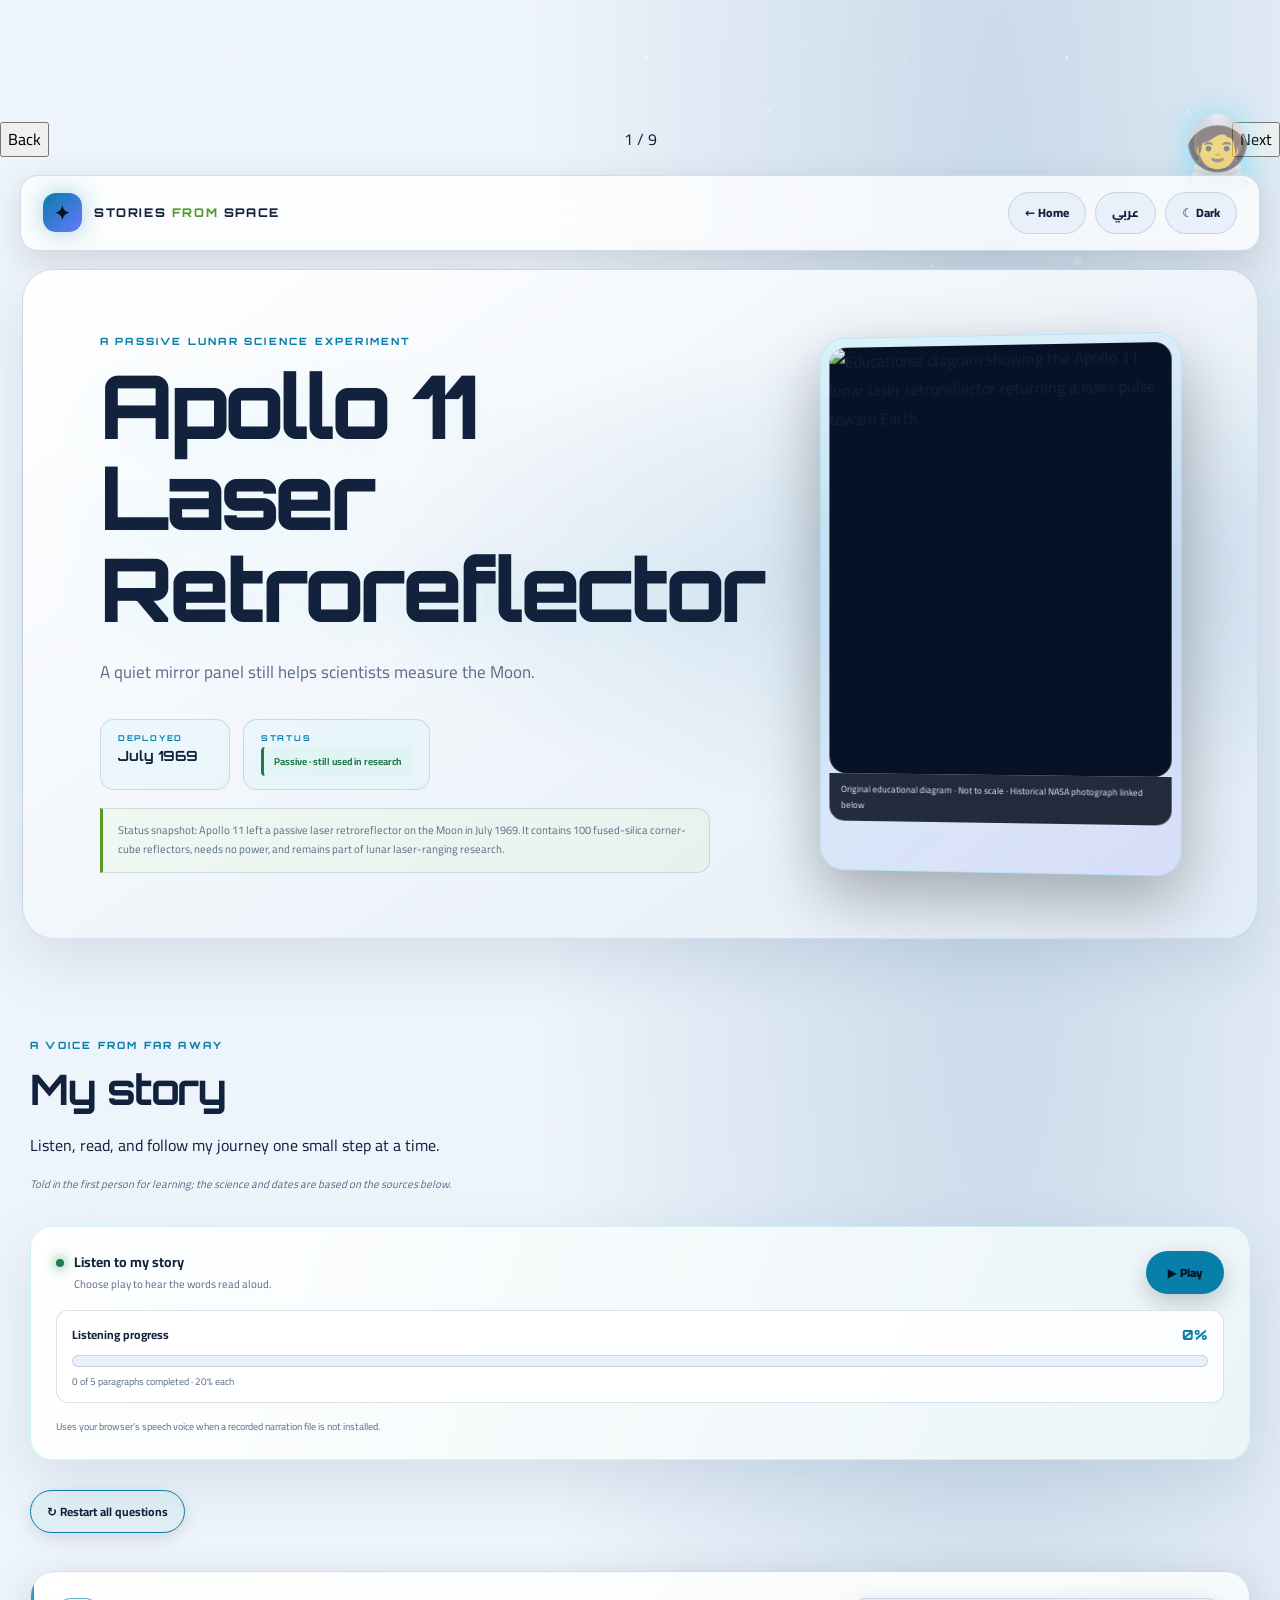
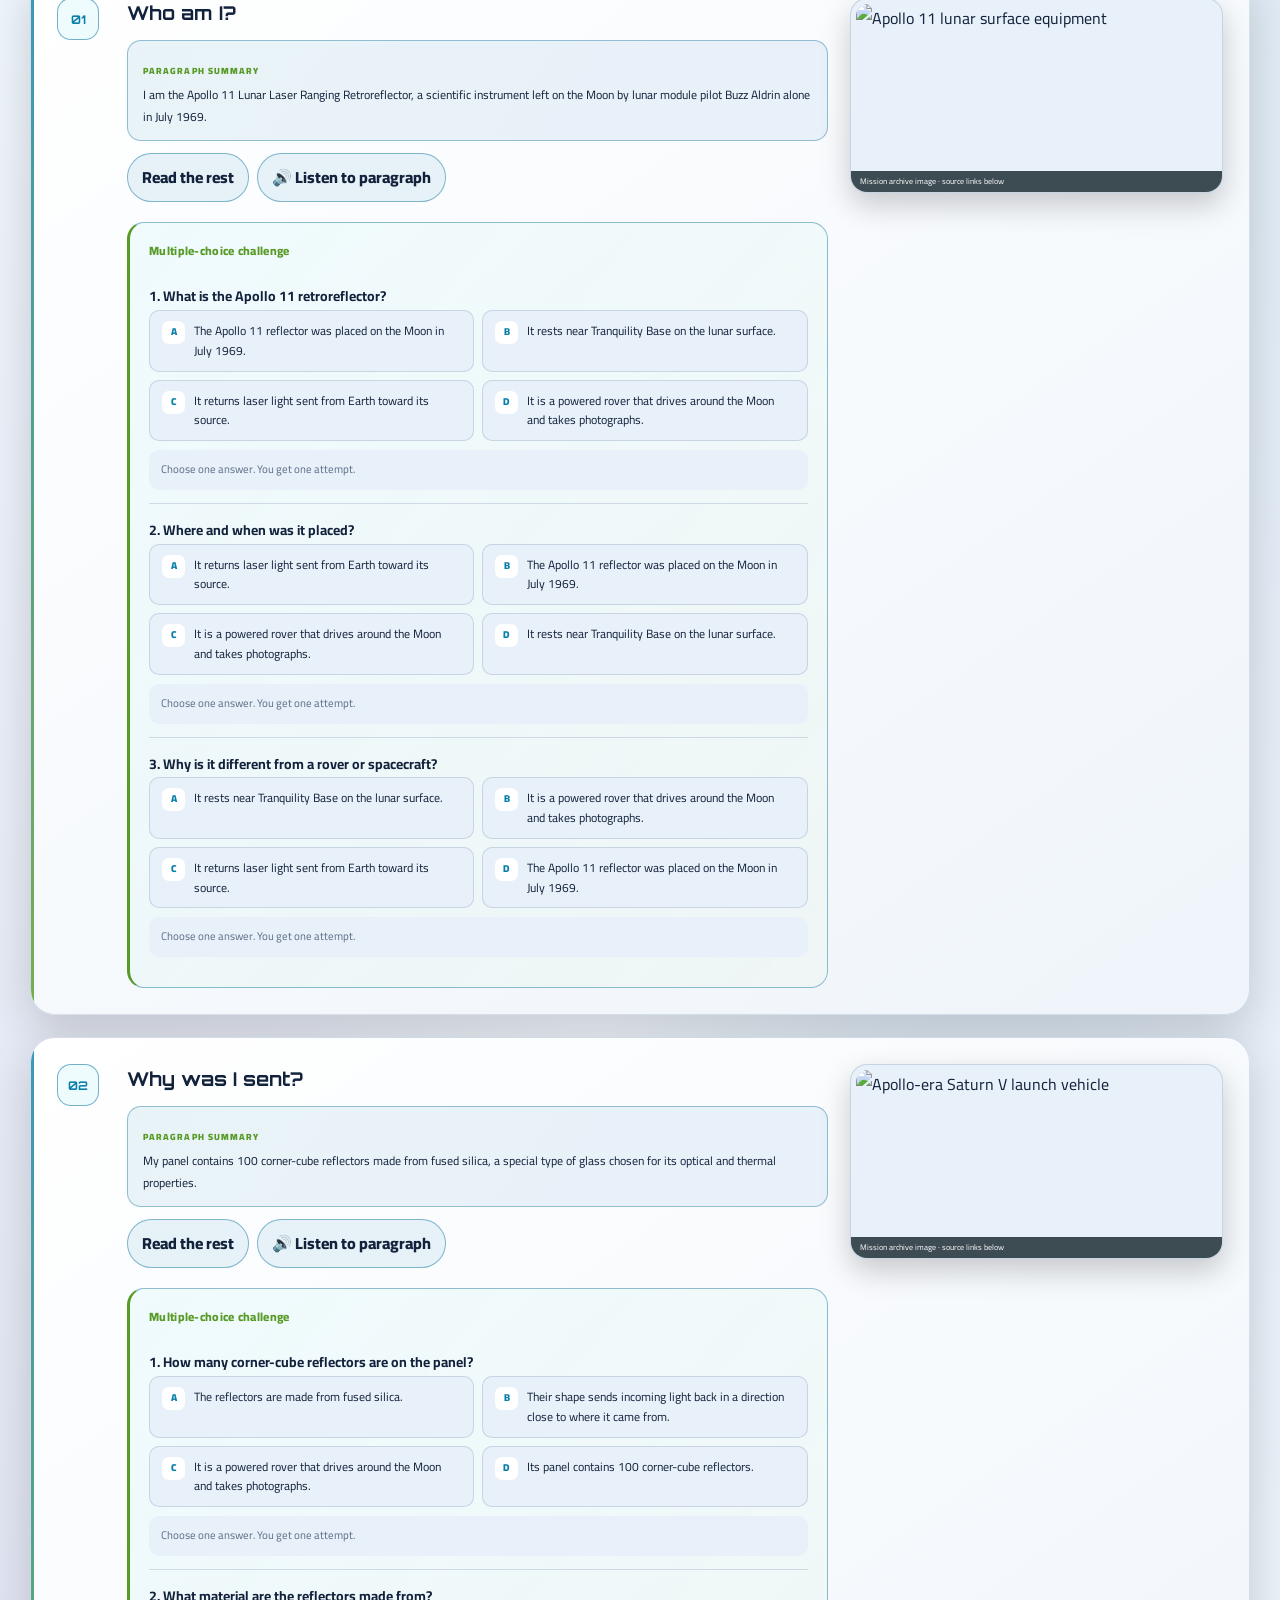
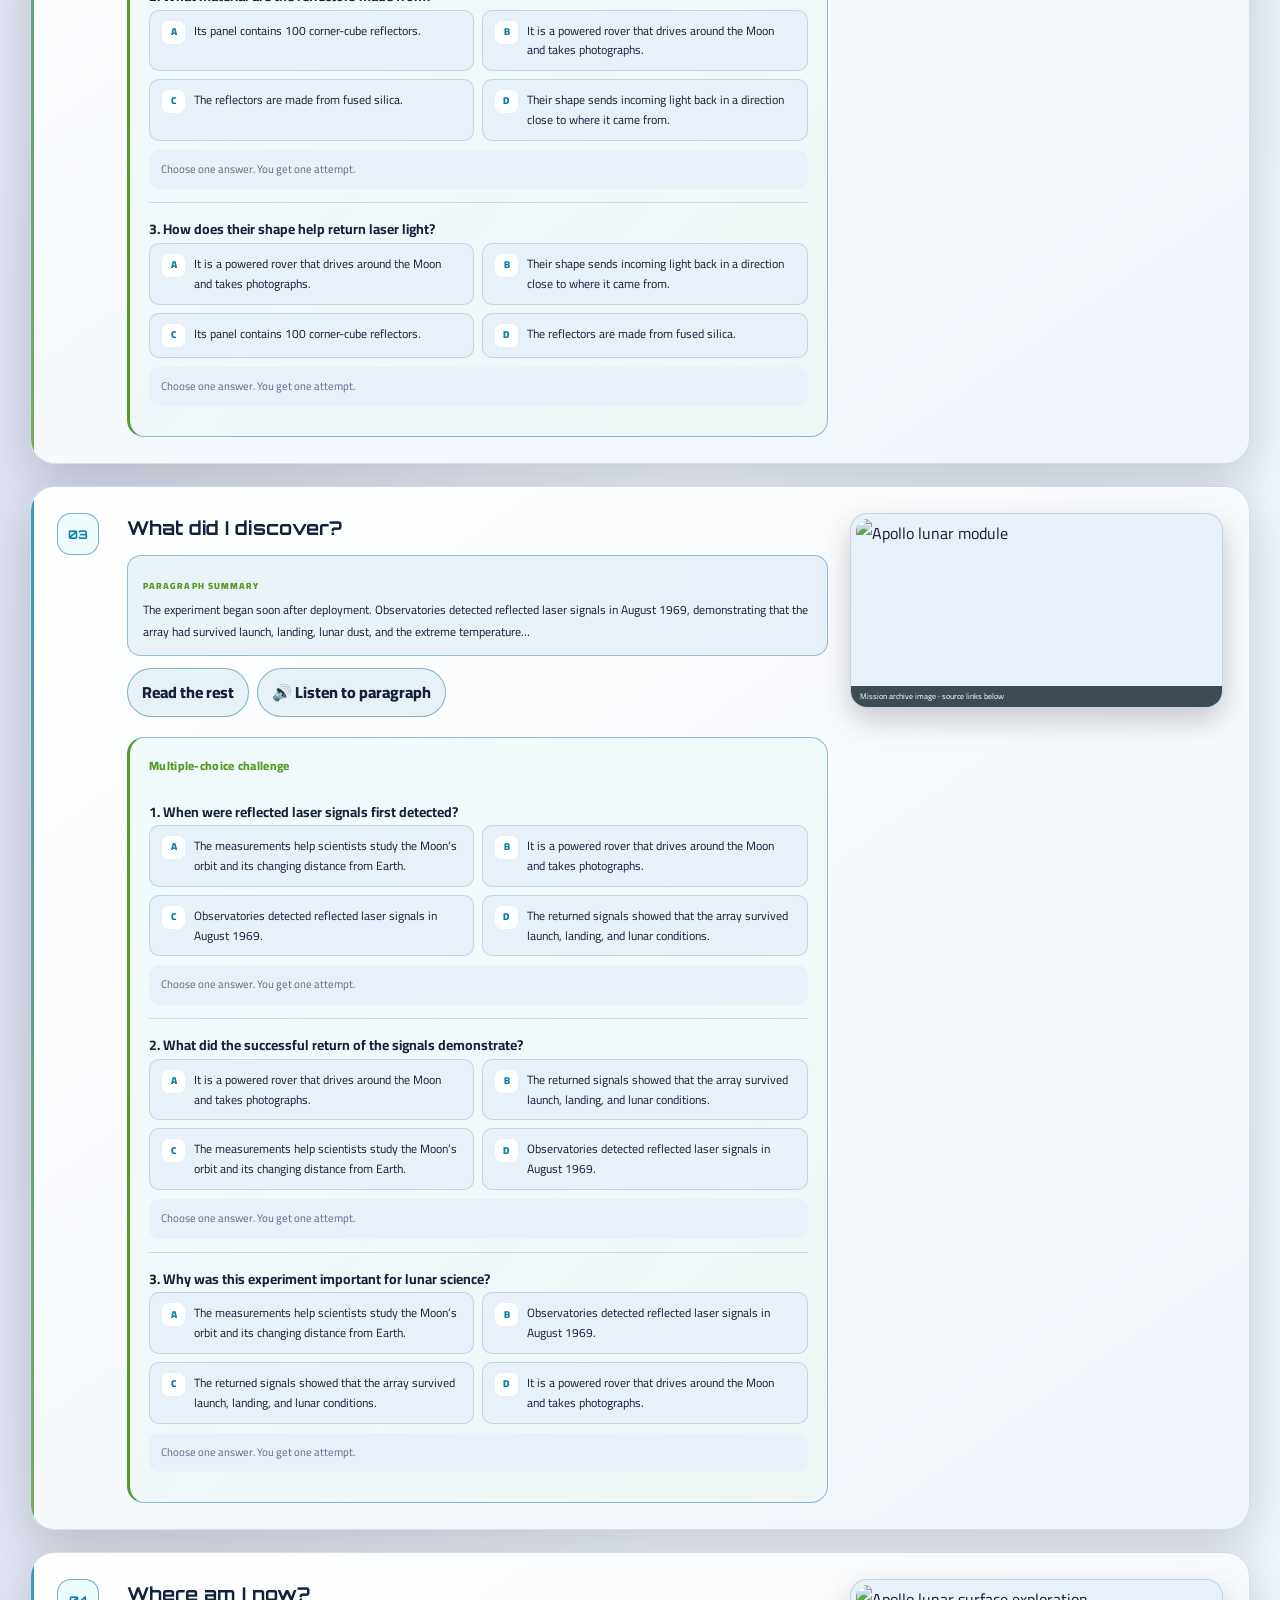
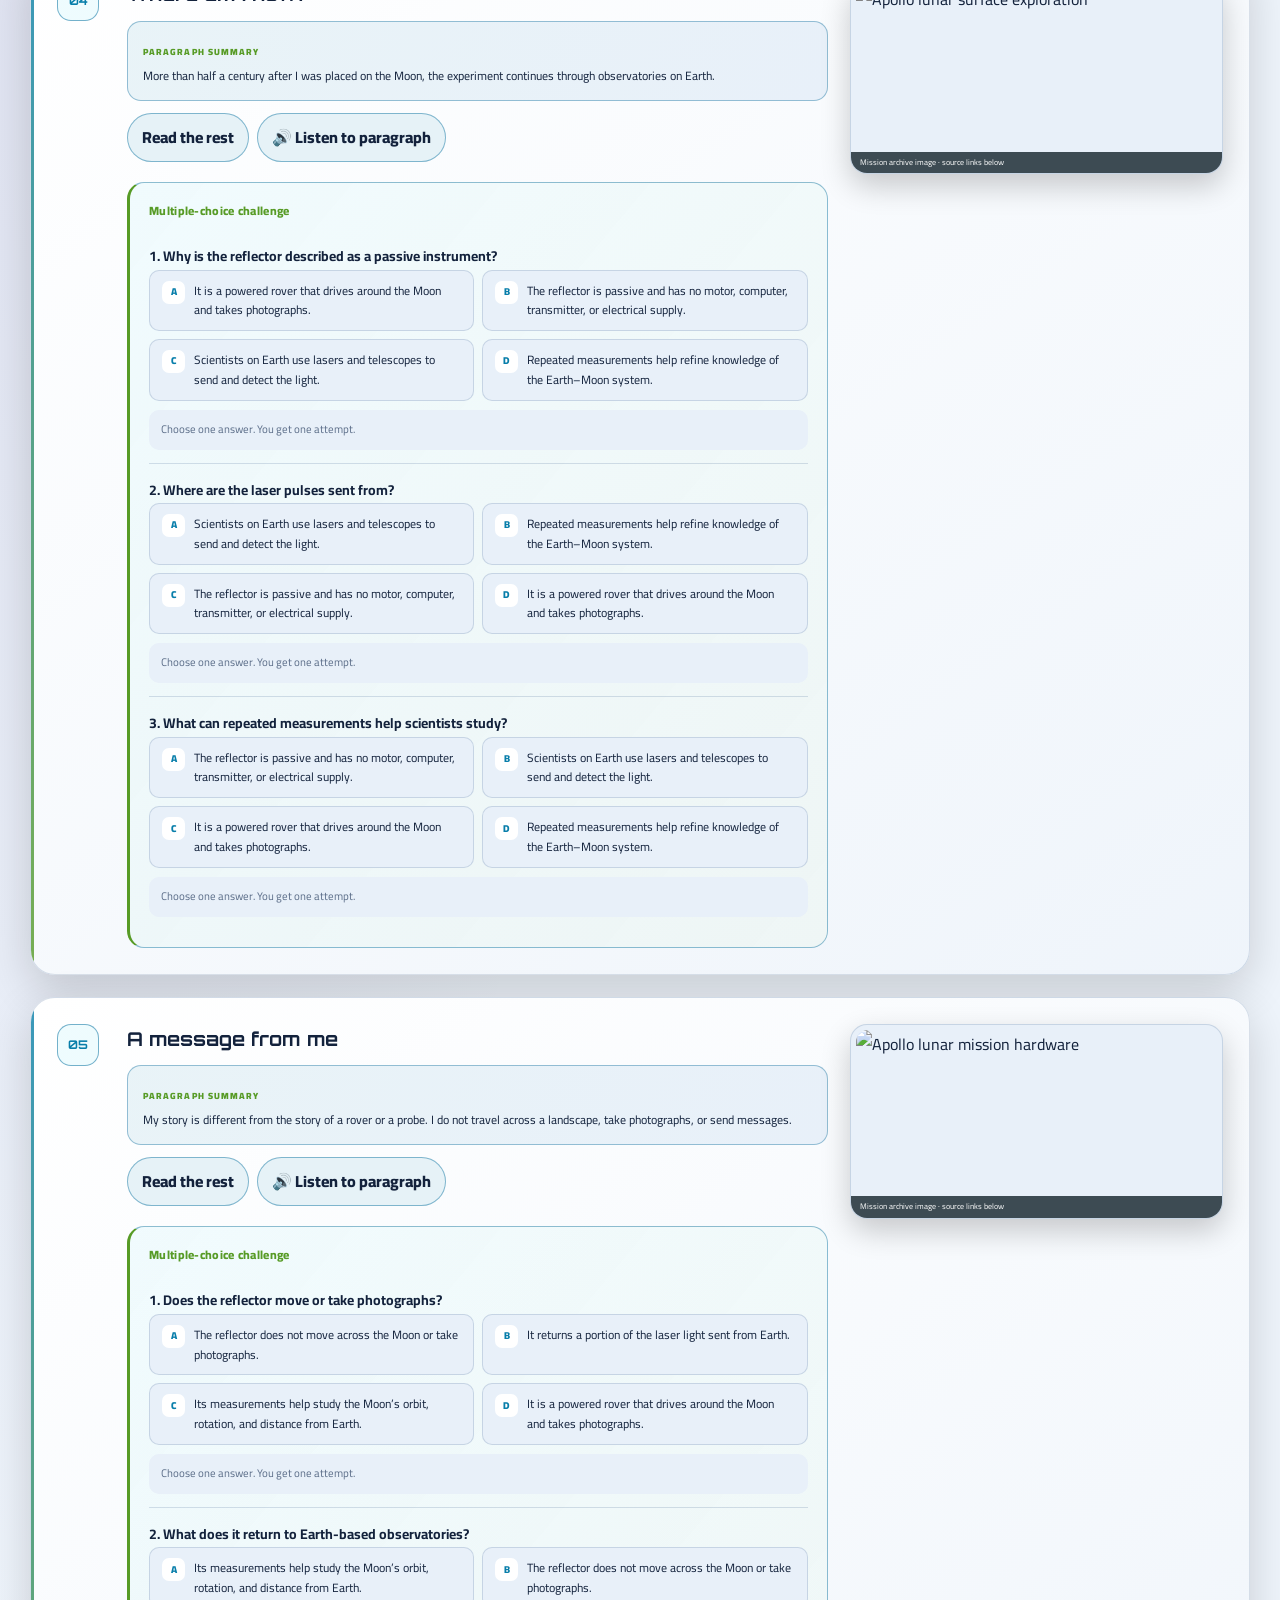
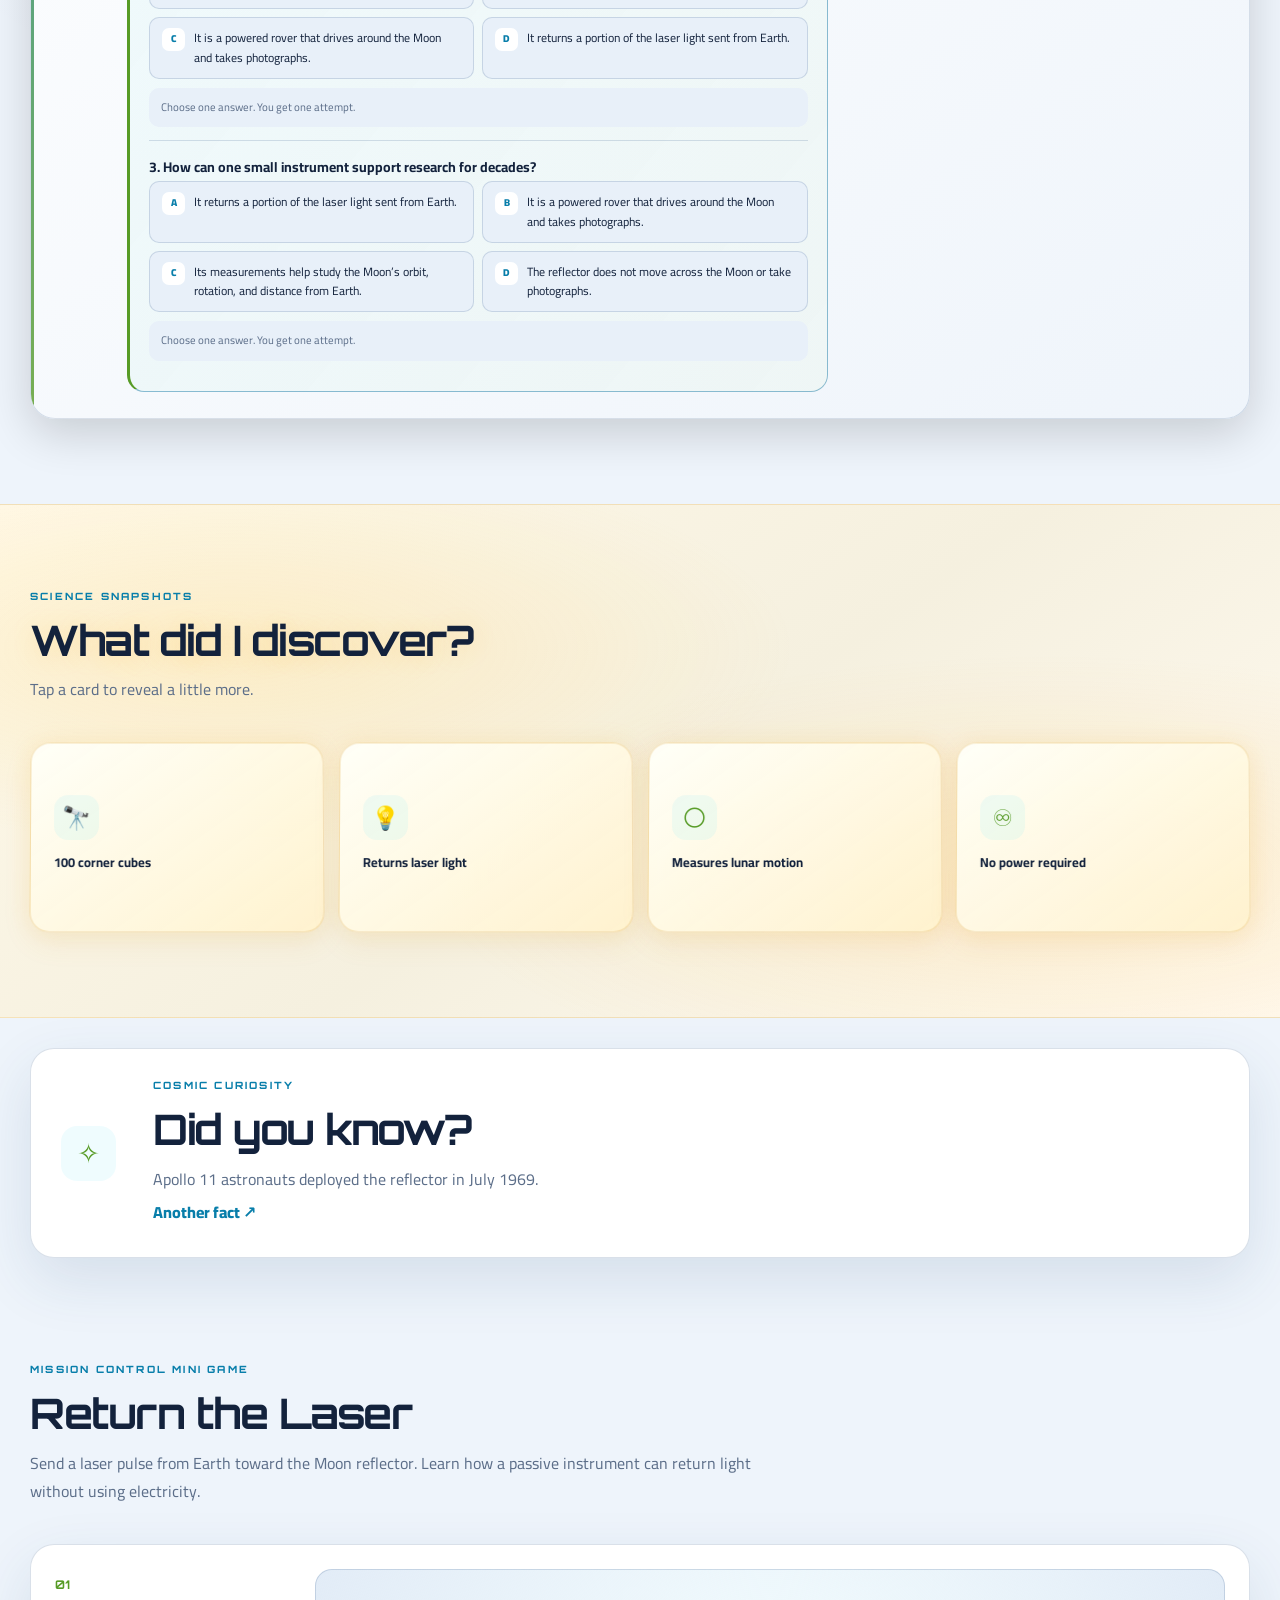
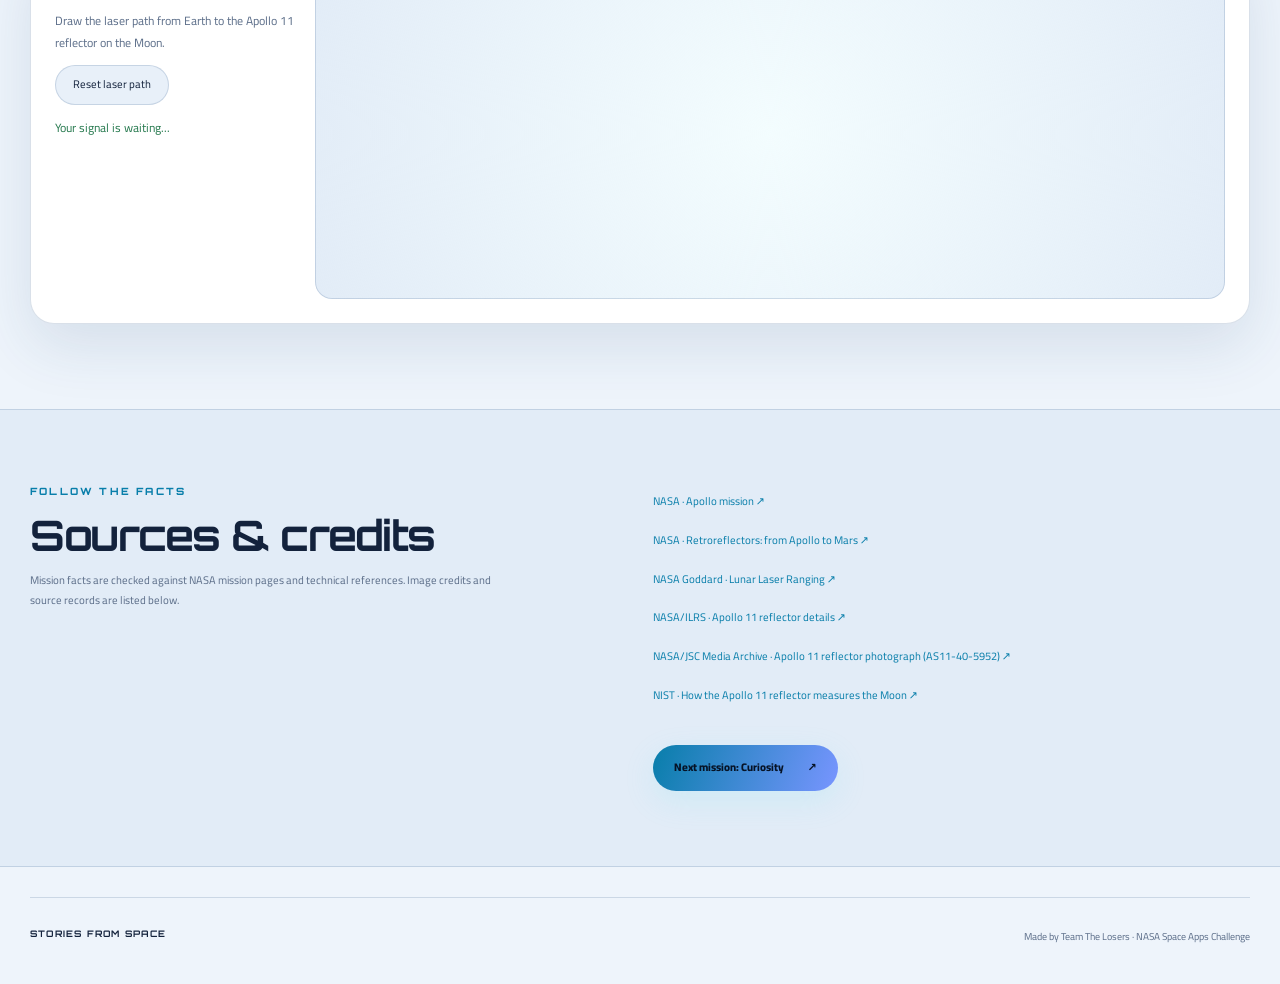
==== apollo.html @ 16f0ee66 "Add files via upload" ====
<!DOCTYPE html>

<html dir="ltr" lang="en">
<head>
<style>.story-chapters .chapter{opacity:1!important;visibility:visible!important;transform:none!important}.story-chapters .chapter-text p{display:block!important;min-height:1em;color:var(--text,#dce7ff)!important;line-height:1.9}</style><meta charset="utf-8"/><meta content="width=device-width,initial-scale=1" name="viewport"/><meta content="Meet the Apollo 11 lunar laser retroreflector and the continuing science of lunar laser ranging." name="description"/><meta content="#080d20" name="theme-color"/><title>Apollo 11 Laser Retroreflector | Stories From Space</title>
<link href="https://fonts.googleapis.com" rel="preconnect"/><link crossorigin="" href="https://fonts.gstatic.com" rel="preconnect"/><link href="https://fonts.googleapis.com/css2?family=Cairo:wght@400;600;700;800&amp;family=Orbitron:wght@500;600;700;800&amp;display=swap" rel="stylesheet"/><link href="style.css" rel="stylesheet"/><script defer="" src="app.js"></script><script defer="" src="story-fix.js"></script></head>
<body data-page="apollo"><div class="planetary-scene" aria-hidden="true">
  <div class="planet-orbit orbit-one"><span class="orbit-moon"></span></div>
  <div class="planet planet-earth"></div>
  <div class="planet planet-mars"></div>
  <div class="planet planet-saturn"><span class="saturn-ring"></span></div>
  <div class="planet planet-moon"></div>
  <div id="space-runner" aria-hidden="true">🧑‍🚀</div>
<script src="runner.js"></script>


    </div>

    <p id="guide-message"></p>

    <div class="guide-actions">
      <button id="guide-back">Back</button>
      <span id="guide-counter">1 / 9</span>
      <button id="guide-next">Next</button>
    </div>

  </section>

</div>

<script src="guide.js"></script>

</div><div aria-hidden="true" class="stars"></div><div aria-hidden="true" class="shooting-star"></div><div aria-hidden="true" class="shooting-star shooting-star-two"></div>
<header class="site-header"><a class="brand" href="index.html"><span class="brand-mark">✦</span><span>STORIES <i>FROM</i> SPACE</span></a><nav aria-label="Display settings" class="header-actions"><a class="back-link" data-i18n="backHome" href="index.html">← Home</a><button aria-label="Switch language" class="icon-button" id="languageToggle" type="button">عربي</button><button aria-label="Switch color theme" class="icon-button" id="themeToggle" type="button">☼ <span class="theme-label">Light</span></button></nav></header>
<main>
<section class="story-hero section-wrap"><div class="story-hero-copy"><p class="eyebrow" data-i18n="voyagerEyebrow">THE INTERSTELLAR MESSENGER</p><h1 data-i18n="apolloTitle">Apollo 11 Laser Retroreflector</h1><p class="hero-lead" data-i18n="voyagerTagline">One little spacecraft. A journey beyond the Sun’s bubble.</p><div class="hero-meta"><span><small data-i18n="launched">LAUNCHED</small><b>July 1969</b></span><span><small data-i18n="status">STATUS</small><b class="status-pill" data-i18n="extendedMission">Extended mission</b></span></div><p class="mission-status-note" data-i18n="missionStatusNote"></p></div>
<figure class="voyager-art mission-photo"><img alt="Educational diagram showing the Apollo 11 lunar laser retroreflector returning a laser pulse toward Earth" data-i18n-alt="voyagerArtAlt" loading="eager" src="assets/images/apollo-reflector-diagram.svg"/><figcaption class="art-credit">Original educational diagram · Not to scale · Historical NASA photograph linked below</figcaption></figure>
</section>
<section class="section-wrap story-section"><div class="section-heading"><p class="eyebrow" data-i18n="storyEyebrow">A VOICE FROM FAR AWAY</p><h2 data-i18n="myStory">My story</h2><p data-i18n="storyIntro">Listen, read, and follow my journey one small step at a time.</p><p class="story-disclaimer" data-i18n="storyDisclaimer">Told in the first person for learning; facts are based on the sources below.</p></div>
<div class="narration-panel"><div class="narration-top"><div><span class="live-dot"></span><b data-i18n="narrationTitle">Listen to my story</b><small data-i18n="narrationHint">Choose play to hear the words read aloud.</small></div><button aria-label="Play narration" class="play-button" id="narrationToggle" type="button">▶ <span data-i18n="play">Play</span></button></div><div class="listening-progress" id="chapterListeningProgress"><div class="listening-progress-head"><b id="listeningProgressTitle">Listening progress</b><strong id="listeningProgressPercent">0%</strong></div><div class="listening-progress-track" role="progressbar" aria-label="Listening progress" aria-valuemin="0" aria-valuemax="100" aria-valuenow="0"><span id="listeningProgressFill"></span></div><small id="listeningProgressCount">0 of 5 paragraphs completed · 20% each</small></div><p class="audio-note" data-i18n="audioNote" id="audioNote">Uses your browser’s speech voice when a recorded narration file is not installed.</p></div>
<div class="story-chapters" id="storyChapters">
<article class="chapter reveal"><span class="chapter-number">01</span><div class="chapter-text"><h3 data-i18n="chapter1Title">Who am I?</h3><p class="karaoke" data-i18n="chapter1" data-story="0">I am the Apollo 11 Lunar Laser Ranging Retroreflector, a scientific instrument left on the Moon by lunar module pilot Buzz Aldrin alone in July 1969. I am not the lunar module, and I am not a spacecraft that can move. I am a panel of optical corner-cube reflectors mounted on a support that rests on the lunar surface near Tranquility Base. My job is simple to describe but powerful in science: send a short laser pulse from Earth toward the Moon, let my reflectors return part of that light toward its source, and measure the round-trip travel time. A tiny instrument can therefore help scientists study the Earth-Moon system with precision.</p></div><figure class="chapter-photo"><img alt="Apollo 11 lunar surface equipment" loading="lazy" src="assets/images/A2.jpg"/><figcaption>Mission archive image · source links below</figcaption></figure></article>
<article class="chapter reveal"><span class="chapter-number">02</span><div class="chapter-text"><h3 data-i18n="chapter2Title">Why was I sent?</h3><p class="karaoke" data-i18n="chapter2" data-story="1">My panel contains 100 corner-cube reflectors made from fused silica, a special type of glass chosen for its optical and thermal properties. Each cube is shaped so that incoming light is reflected back in a direction close to where it came from, even when the panel is not perfectly aimed. I do not create light, amplify a signal, or need batteries. Observatories on Earth use powerful lasers and telescopes to send pulses and detect the few photons that return. Scientists record the time between sending and receiving a pulse. Because light travels at a known speed, that time can be converted into a distance. Repeating the measurement reveals small changes in the Moon's position and motion.</p></div><figure class="chapter-photo"><img alt="Apollo-era Saturn V launch vehicle" loading="lazy" src="assets/images/A3.jpg"/><figcaption>Mission archive image · source links below</figcaption></figure></article>
<article class="chapter reveal"><span class="chapter-number">03</span><div class="chapter-text"><h3 data-i18n="chapter3Title">What did I discover?</h3><p class="karaoke" data-i18n="chapter3" data-story="2">The experiment began soon after deployment. Observatories detected reflected laser signals in August 1969, demonstrating that the array had survived launch, landing, lunar dust, and the extreme temperature changes on the surface. The measurements became part of a long-running scientific record. Researchers use lunar laser ranging to refine the Moon's orbit and rotation, investigate the changing Earth-Moon distance, and test ideas in gravitational physics. The Moon is slowly moving away from Earth, and laser-ranging observations help scientists measure that motion. The experiment also gives researchers a way to compare mathematical models of the Earth-Moon system with real observations collected over many decades.</p></div><figure class="chapter-photo"><img alt="Apollo lunar module" loading="lazy" src="assets/images/A4.jpg"/><figcaption>Mission archive image · source links below</figcaption></figure></article>
<article class="chapter reveal"><span class="chapter-number">04</span><div class="chapter-text"><h3 data-i18n="chapter4Title">Where am I now?</h3><p class="karaoke" data-i18n="chapter4" data-story="3">More than half a century after I was placed on the Moon, the experiment continues through observatories on Earth. I am passive: there is no motor, computer, radio transmitter, or electrical supply inside me. The active equipment is on Earth, where scientists aim lasers, collect returning light, and carefully analyze the timing. Not every pulse returns, because the beam spreads over the enormous distance and only a tiny amount of light comes back. Even so, repeated measurements from several lunar reflectors create a valuable data set. NASA describes lunar laser ranging as a continuing source of fundamental scientific information. The measurements also help test whether physical theories match the real motion of the Earth-Moon system. My continued usefulness shows that an instrument does not need to move or make noise to remain scientifically important.</p></div><figure class="chapter-photo"><img alt="Apollo lunar surface exploration" loading="lazy" src="assets/images/A5.jpg"/><figcaption>Mission archive image · source links below</figcaption></figure></article>
<article class="chapter reveal"><span class="chapter-number">05</span><div class="chapter-text"><h3 data-i18n="chapter5Title">A message from me</h3><p class="karaoke" data-i18n="chapter5" data-story="4">My story is different from the story of a rover or a probe. I do not travel across a landscape, take photographs, or send messages. Instead, I quietly return light to the place that sent it. The result is a measurement that helps people understand the motion of a world in space. The astronauts who left me could not have known every question future scientists would ask, but they placed an instrument that could serve research for generations. I remind students that exploration is not only about reaching a destination. It is also about leaving behind a clever experiment, collecting careful evidence, and using that evidence to ask better questions about the universe. By comparing readings over time, scientists can study the Moon's orbit, its rotation, and the changing relationship between Earth and its natural satellite.</p></div><figure class="chapter-photo"><img alt="Apollo lunar mission hardware" loading="lazy" src="assets/images/A6.jpg"/><figcaption>Mission archive image · source links below</figcaption></figure></article>
</div>
</section>
<section class="discover-section"><div class="section-wrap"><div class="section-heading"><p class="eyebrow" data-i18n="discoverEyebrow">SCIENCE SNAPSHOTS</p><h2 data-i18n="discoverTitle">What did I discover?</h2><p data-i18n="discoverLead">Tap a card to reveal a little more.</p></div><div class="discovery-grid" id="discoveryGrid"></div></div></section>
<section class="fact-section"><div class="section-wrap fact-box"><div class="fact-icon">✧</div><div><p class="eyebrow" data-i18n="factEyebrow">COSMIC CURIOSITY</p><h2 data-i18n="factTitle">Did you know?</h2><p data-i18n="fact1" id="factText">Voyager 1 carries a Golden Record with sounds, music, and greetings from Earth.</p><button class="text-button" id="anotherFact" type="button"><span data-i18n="anotherFact">Another fact</span> ↗</button></div></div></section>
<section class="section-wrap game-section"><div class="section-heading"><p class="eyebrow" data-i18n="gameEyebrow">MISSION CONTROL MINI GAME</p><h2 data-i18n="gameTitle">Connect the Signal</h2><p data-i18n="gameLead">Help Voyager’s message find its way home. Remember: radio signals need time to travel!</p></div><div class="game-card"><div class="game-instructions"><span class="game-step">01</span><p data-i18n="gameInstruction">Connect the Voyager signal to Earth by drawing a path across the stars.</p><button class="secondary-button" data-i18n="resetGame" id="resetGame" type="button">Reset signal</button><p aria-live="polite" class="game-feedback" data-i18n="gameReady" id="gameFeedback">Your signal is waiting...</p></div><canvas aria-label="Draw the mission route" data-i18n-aria="gameInstruction" height="260" id="signalGame" width="720"></canvas></div></section>
<section class="sources-section"><div class="section-wrap sources-inner"><div><p class="eyebrow" data-i18n="sourcesEyebrow">FOLLOW THE FACTS</p><h2 data-i18n="sourcesTitle">Sources &amp; credits</h2><p data-i18n="sourcesText">Mission facts and spacecraft history are based on official NASA resources. The spacecraft art on this page is an original CSS illustration.</p></div><ul class="source-links"><li><a href="https://www.nasa.gov/the-apollo-program/" rel="noopener" target="_blank">NASA · Apollo mission ↗</a></li><li><a href="https://www.nasa.gov/image-article/retroreflectors-from-apollo-mars/" rel="noopener" target="_blank">NASA · Retroreflectors: from Apollo to Mars ↗</a></li><li><a href="https://science.gsfc.nasa.gov/solarsystem/planetarysystems/projects/605/" rel="noopener" target="_blank">NASA Goddard · Lunar Laser Ranging ↗</a></li><li><a href="https://ilrs.gsfc.nasa.gov/missions/satellite_missions/current_missions/ap11_reflector.html" rel="noopener" target="_blank">NASA/ILRS · Apollo 11 reflector details ↗</a></li><li><a href="https://www.dvidshub.net/image/845702/apollo-11-mission-image-laser-ranging-retroreflector-lrrr" rel="noopener" target="_blank">NASA/JSC Media Archive · Apollo 11 reflector photograph (AS11-40-5952) ↗</a></li><li><a href="https://www.nist.gov/history/moon-and-back-25-seconds" rel="noopener" target="_blank">NIST · How the Apollo 11 reflector measures the Moon ↗</a></li></ul><a class="next-mission" href="voyager.html"><span data-i18n="nextMission">Back to Voyager 1</span><span>↗</span></a></div></section>
</main><footer class="site-footer"><span>STORIES FROM SPACE</span><span data-i18n="footerCredit">Made by Team The Losers · NASA Space Apps Challenge</span></footer>
</body></html>
---- style.css ----
/* STORIES FROM SPACE — FIELD JOURNAL REDESIGN
   A quiet editorial science-museum interface. Static by design. */
:root{
 color-scheme:light;--bg:#f2f0e9;--bg-soft:#e7e5dc;--surface:#fffefa;--surface-2:#e9edf0;
 --text:#172735;--muted:#66737b;--line:#d5d8d4;--accent:#176b83;--accent-2:#d45b3d;
 --gold:#b77b24;--green:#247653;--danger:#a83f3f;--shadow:0 12px 32px rgba(25,42,50,.08);
 --font-body:'Cairo',system-ui,sans-serif;--font-display:'Orbitron',sans-serif;--page-width:1160px;--radius:5px
}
[data-theme="dark"]{color-scheme:dark;--bg:#111b23;--bg-soft:#172630;--surface:#1d2d38;--surface-2:#243945;--text:#edf1ed;--muted:#aab8bc;--line:#354852;--accent:#83c6d5;--accent-2:#f08a6d;--gold:#e2b76b;--green:#8bc9a8;--danger:#ef9292;--shadow:0 12px 32px rgba(0,0,0,.2)}
*{box-sizing:border-box}html{scroll-behavior:auto}body{margin:0;min-height:100vh;background:var(--bg);color:var(--text);font-family:var(--font-body);line-height:1.75;overflow-x:hidden}a{color:inherit;text-decoration:none}button{font:inherit}button:focus-visible,a:focus-visible,canvas:focus-visible{outline:3px solid var(--accent-2);outline-offset:4px}
.site-header{height:82px;max-width:var(--page-width);margin:auto;padding:0 28px;display:flex;align-items:center;justify-content:space-between;border-bottom:1px solid var(--line);position:relative;z-index:5}.brand{display:flex;align-items:center;gap:12px;font:800 12px var(--font-display);letter-spacing:1.2px}.brand-mark{width:34px;height:34px;display:grid;place-items:center;background:var(--accent);color:#fff;font-size:19px}.brand i{font-style:normal;color:var(--accent-2)}.header-actions{display:flex;align-items:center;gap:9px}.icon-button,.back-link{border:1px solid var(--line);background:transparent;color:var(--text);border-radius:3px;padding:8px 13px;cursor:pointer;font-size:12px}.icon-button:hover,.back-link:hover{background:var(--surface-2)}.section-wrap{width:min(100% - 56px,var(--page-width));margin-inline:auto}.eyebrow{font:700 9px var(--font-display);letter-spacing:1.8px;color:var(--accent-2);margin:0 0 13px;text-transform:uppercase}.hero-title,.story-hero h1{font:800 clamp(48px,8vw,92px)/1.04 var(--font-display);letter-spacing:-4px;margin:0}.hero-title span,.story-hero h1 span{color:var(--accent-2)}.hero-lead{font-size:clamp(15px,2vw,19px);color:var(--muted);max-width:560px;margin:22px 0 28px}.primary-link,.next-mission{display:inline-flex;align-items:center;gap:24px;padding:12px 18px;background:var(--accent);color:#fff;border-radius:3px;font-weight:800;font-size:12px}.primary-link:hover,.next-mission:hover{background:var(--accent-2)}
/* Home: magazine cover + mission index */
.home-hero{min-height:550px;display:flex;flex-direction:column;justify-content:center;align-items:flex-start;position:relative;padding-block:85px 100px;border-bottom:1px solid var(--line);isolation:isolate}.home-hero:after{content:"FIELD NOTES / 001—004";position:absolute;inset-inline-end:0;bottom:38px;color:var(--muted);font:600 9px var(--font-display);letter-spacing:2px}.hero-orbit{position:absolute;inset-inline-end:5%;top:50%;width:min(38vw,390px);aspect-ratio:1;transform:translateY(-50%);z-index:-1;border-radius:50%;background:radial-gradient(circle at 42% 42%,#e6a36a 0 7%,#b65b43 7.5% 11%,transparent 11.5%),radial-gradient(circle at 50% 50%,transparent 0 28%,var(--line) 28.2% 28.5%,transparent 28.7% 43%,var(--line) 43.2% 43.5%,transparent 43.7%);opacity:.85}.orbit,.planet{display:none}.mission-section{padding-block:75px 95px}.section-heading{text-align:start;margin:0 0 32px;max-width:690px}.section-heading h2,.distance-copy h2,.fact-box h2,.sources-inner h2{font:700 clamp(26px,4vw,38px)/1.25 var(--font-display);margin:0 0 10px;letter-spacing:-1px}.section-heading>p:last-child{color:var(--muted);margin:0}.solar-map{height:auto;max-width:none;margin:0;position:relative;display:grid;grid-template-columns:repeat(4,minmax(0,1fr));gap:12px;isolation:auto;padding:0}.map-sun,.map-orbit{display:none}.mission-point{position:relative;inset:auto!important;display:flex;flex-direction:column;align-items:flex-start;gap:12px;padding:23px 18px;min-height:170px;background:var(--surface);border:1px solid var(--line);border-top:4px solid var(--accent);z-index:1}.point-core{display:grid;place-items:center;width:38px;height:38px;border-radius:50%;border:1px solid var(--line);background:var(--surface-2);color:var(--accent);font-size:18px}.point-label{font:700 12px var(--font-display)}.point-preview{position:static;display:block;width:auto;padding:0;border:0;border-radius:0;background:none;box-shadow:none;opacity:1;visibility:visible;transform:none;pointer-events:auto}.point-preview b{display:none}.point-preview small{font-size:11px;color:var(--muted)}.point-apollo{border-top-color:#c28b42}.point-curiosity{border-top-color:#c65b43}.point-voyager{border-top-color:#367f9b}.point-pioneer{border-top-color:#7b729e}.map-caption{position:static;grid-column:1/-1;color:var(--muted);font-size:10px;text-align:end;margin-top:4px}.mission-shortcuts{display:none}.closing-strip{padding:24px 28px;background:var(--text);color:var(--bg);text-align:center;font-size:14px}.closing-strip p{margin:0;display:inline}.closing-strip span{color:var(--gold);margin-inline-start:10px}.site-footer{width:min(100% - 56px,var(--page-width));margin:auto;display:flex;justify-content:space-between;gap:20px;padding:24px 0;color:var(--muted);font-size:10px}.site-footer span:first-child{font:700 9px var(--font-display);letter-spacing:1.2px;color:var(--text)}
/* Mission pages: archival exhibit */
.story-hero{min-height:430px;display:grid;grid-template-columns:.9fr 1.1fr;align-items:stretch;gap:36px;padding-block:54px 65px;border-bottom:1px solid var(--line)}.story-hero-copy{align-self:center}.story-hero h1{font-size:clamp(43px,6vw,74px)}.story-hero-copy .hero-lead{max-width:440px}.hero-meta{display:flex;gap:28px;flex-wrap:wrap;margin-top:28px}.hero-meta small,.hero-meta b{display:block}.hero-meta small{font:700 8px var(--font-display);letter-spacing:1.5px;color:var(--muted)}.hero-meta b{font:700 17px var(--font-display);margin-top:4px}.status-pill{display:inline-flex!important;align-items:center;padding:5px 10px;background:var(--surface-2);border-inline-start:3px solid var(--green);color:var(--green);font:700 10px var(--font-body)!important;border-radius:2px}.mission-photo{display:flex;flex-direction:column;justify-content:stretch;overflow:hidden;min-height:300px;margin:0;background:var(--surface-2);border:1px solid var(--line);border-radius:2px}.mission-photo img{display:block;width:100%;height:100%;min-height:300px;max-height:470px;object-fit:cover}.mission-photo .art-credit{position:static;padding:8px 12px;background:var(--surface);color:var(--muted);font-size:9px}
.story-section{padding-block:70px 85px}.story-section .section-heading{margin-bottom:30px}.narration-panel{padding:19px 22px;border:1px solid var(--line);background:var(--surface);display:flex;flex-direction:column;gap:15px;margin-bottom:25px}.narration-top{display:flex;align-items:center;justify-content:space-between;gap:15px}.narration-top>div{display:grid;grid-template-columns:auto 1fr;column-gap:10px;align-items:center}.narration-top b{font-size:13px}.narration-top small{grid-column:2;color:var(--muted);font-size:10px}.live-dot{width:8px;height:8px;border-radius:50%;background:var(--accent-2)}.play-button{border:0;background:var(--accent);color:#fff;padding:9px 17px;border-radius:2px;font-size:12px;font-weight:700;cursor:pointer}.narration-progress{height:3px;background:var(--surface-2)}.narration-progress span{display:block;height:100%;width:0;background:var(--accent-2)}.audio-note{font-size:10px;color:var(--muted);margin:0}.story-chapters{display:grid;gap:0;border-top:1px solid var(--line)}.chapter{display:grid;grid-template-columns:48px minmax(0,1fr) minmax(240px,36%);gap:25px;align-items:center;padding:28px 0;border-bottom:1px solid var(--line);background:transparent}.chapter-number{align-self:start;font:700 13px var(--font-display);color:var(--accent-2);padding-top:4px}.chapter-text h3{font:700 18px var(--font-display);margin:0 0 9px}.chapter-text p{font-size:14px;color:var(--muted);margin:0;line-height:1.9}.chapter-photo{height:170px;margin:0;border:1px solid var(--line);overflow:hidden;background:var(--surface-2);position:relative;min-width:0;border-radius:2px}.chapter-photo img{display:block;width:100%;height:100%;object-fit:cover}.chapter-photo figcaption{position:absolute;inset-inline:0;bottom:0;padding:5px 9px;background:rgba(14,29,38,.78);color:#fff;font-size:9px;line-height:1.4}.reveal,.reveal.is-visible{opacity:1;transform:none}
.discover-section{padding-block:70px;background:var(--bg-soft);border-block:1px solid var(--line)}.discovery-grid{display:grid;grid-template-columns:repeat(4,1fr);gap:12px}.discovery-card{min-height:175px;padding:20px;border:1px solid var(--line);border-radius:2px;background:var(--surface);text-align:start;cursor:pointer;color:var(--text)}.discovery-card:hover,.discovery-card[aria-expanded="true"]{border-color:var(--accent-2)}.discovery-card .card-icon{font-size:26px;color:var(--accent-2)}.discovery-card b{display:block;margin:11px 0 5px;font-size:13px}.discovery-card p{margin:0;color:var(--muted);font-size:11px}.distance-section{padding-block:85px;display:grid;grid-template-columns:1fr 1fr;align-items:center;gap:45px}.distance-copy>p:not(.eyebrow){max-width:440px;color:var(--muted);font-size:13px}.distance-card{padding:25px;border:1px solid var(--line);background:var(--surface);box-shadow:var(--shadow)}.distance-visual{height:80px;position:relative;display:flex;align-items:center;justify-content:space-between;padding-inline:15px}.earth-dot,.voyager-dot{width:13px;height:13px;border-radius:50%;background:#62a9c4;z-index:1}.voyager-dot{display:grid;place-items:center;width:22px;height:22px;color:var(--accent-2);background:transparent}.signal-path{position:absolute;inset-inline:28px;height:1px;background:repeating-linear-gradient(90deg,var(--accent) 0 5px,transparent 5px 11px)}.distance-number{font:700 clamp(32px,5vw,48px) var(--font-display);color:var(--accent)}.distance-number small{font-size:14px}.distance-card>p{font-size:10px;color:var(--muted);margin:5px 0 18px}.distance-foot{display:flex;justify-content:space-between;border-top:1px solid var(--line);padding-top:14px;font-size:11px}.distance-foot b{font-family:var(--font-display);color:var(--accent-2)}.fact-section{padding-block:25px 75px}.fact-box{display:grid;grid-template-columns:70px 1fr;gap:22px;align-items:center;padding:28px;border:1px solid var(--line);background:var(--surface)}.fact-icon{width:55px;height:55px;display:grid;place-items:center;background:var(--surface-2);font-size:27px;color:var(--accent-2)}.fact-box h2{font-size:25px}.fact-box p:not(.eyebrow){color:var(--muted);margin:5px 0}.text-button{padding:0;border:0;background:none;color:var(--accent);font-weight:800;cursor:pointer}.game-section{padding-block:25px 85px}.game-card{display:grid;grid-template-columns:240px 1fr;gap:20px;padding:20px;border:1px solid var(--line);background:var(--surface)}.game-step{font:700 12px var(--font-display);color:var(--accent-2)}.game-instructions p{font-size:12px;color:var(--muted)}.secondary-button{border:1px solid var(--line);background:var(--surface-2);color:var(--text);border-radius:2px;padding:8px 14px;font-size:11px;cursor:pointer}.game-feedback{color:var(--green)!important;min-height:24px}#signalGame{width:100%;height:auto;min-height:160px;background:var(--surface-2);touch-action:none;cursor:crosshair}.sources-section{padding-block:60px;background:var(--bg-soft);border-top:1px solid var(--line)}.sources-inner{display:grid;grid-template-columns:1fr 1fr;gap:25px;align-items:center}.sources-inner h2{font-size:27px}.sources-inner p:not(.eyebrow){color:var(--muted);font-size:11px;max-width:470px}.source-links{list-style:none;padding:0;margin:0;display:grid;gap:10px}.source-links a{color:var(--accent);font-size:11px;text-decoration:underline;text-underline-offset:4px}.next-mission{grid-column:2;justify-self:start;font-size:11px;padding:11px 16px}
[dir="rtl"] .hero-title,[dir="rtl"] .story-hero h1{letter-spacing:0}[dir="rtl"] .brand,[dir="rtl"] .eyebrow{letter-spacing:0}[dir="rtl"] .distance-number{direction:ltr;text-align:right}[dir="rtl"] .site-footer{direction:rtl}
/* Absolutely no decorative motion. */
@media(max-width:850px){.hero-orbit{opacity:.25;right:-8%;width:48vw}.solar-map{grid-template-columns:repeat(2,minmax(0,1fr))}.story-hero{grid-template-columns:1fr;padding-top:38px}.mission-photo{max-width:680px;width:100%;margin:auto}.chapter{grid-template-columns:36px minmax(0,1fr) minmax(170px,34%);gap:15px}.discovery-grid{grid-template-columns:repeat(2,1fr)}.distance-section{grid-template-columns:1fr}.sources-inner{grid-template-columns:1fr}.next-mission{grid-column:1}.game-card{grid-template-columns:1fr}.game-instructions{display:grid;grid-template-columns:auto 1fr;gap:8px 15px;align-items:center}.game-instructions p{margin:0}.game-instructions .secondary-button,.game-feedback{grid-column:2;justify-self:start}}
@media(max-width:560px){.site-header{height:68px;padding-inline:16px}.brand{font-size:9px;letter-spacing:.5px;gap:7px}.brand-mark{width:29px;height:29px}.header-actions{gap:5px}.icon-button,.back-link{padding:7px 9px;font-size:10px}.section-wrap{width:calc(100% - 32px)}.home-hero{min-height:490px;padding-block:65px}.hero-title{font-size:clamp(45px,14vw,70px);letter-spacing:-2px}.hero-orbit{width:70vw;top:62%;right:-27%;opacity:.18}.home-hero:after{font-size:8px;bottom:22px}.mission-section{padding-block:48px 65px}.solar-map{gap:8px}.mission-point{min-height:145px;padding:15px 12px;gap:8px}.point-label{font-size:10px}.point-preview small{font-size:10px}.section-heading h2,.distance-copy h2{font-size:25px}.site-footer{width:calc(100% - 32px);flex-direction:column;gap:5px}.story-hero{gap:18px;padding-block:35px 45px}.story-hero h1{font-size:46px;letter-spacing:-2px}.mission-photo,.mission-photo img{min-height:225px}.story-section{padding-block:48px 60px}.narration-panel{padding:14px}.narration-top{align-items:flex-start}.narration-top small{max-width:190px}.play-button{padding:8px 12px;white-space:nowrap}.chapter{grid-template-columns:27px minmax(0,1fr);gap:10px;padding:20px 0}.chapter-photo{grid-column:2;height:165px;width:100%}.chapter-text h3{font-size:16px}.chapter-text p{font-size:13px}.discovery-grid{gap:8px}.discovery-card{padding:13px;min-height:155px}.distance-card{padding:18px}.fact-box{grid-template-columns:1fr;padding:20px}.fact-icon{width:45px;height:45px}.game-card{padding:13px}.game-instructions{grid-template-columns:1fr}.game-instructions .secondary-button,.game-feedback{grid-column:1}.game-instructions p{margin:0}.sources-section{padding-block:42px}}


/* 3D SPACE MUSEUM REDESIGN — static CSS 3D, no automatic animation */
:root{--bg:#070d1b;--bg-soft:#0d1830;--surface:#111f38;--surface-2:#192b49;--text:#eef5ff;--muted:#a6b5cf;--line:#293c5c;--accent:#62d6ff;--accent-2:#ffb45e;--gold:#f7d37c;--green:#7fe0b0;--shadow:0 28px 70px rgba(0,0,0,.42)}
[data-theme="light"]{color-scheme:light;--bg:#e8eef7;--bg-soft:#dce6f2;--surface:#f8fbff;--surface-2:#e4edf8;--text:#12233c;--muted:#536780;--line:#c4d2e3;--accent:#087fa8;--accent-2:#c65d27;--gold:#a87516;--green:#247a55;--shadow:0 24px 60px rgba(31,57,91,.16)}
body{background:radial-gradient(ellipse at 75% 4%,rgba(39,93,156,.2),transparent 35%),var(--bg)}
.site-header{max-width:1280px;border-bottom-color:var(--line);backdrop-filter:blur(14px)}
.brand-mark{border-radius:11px;box-shadow:0 0 24px rgba(98,214,255,.28);background:linear-gradient(145deg,#5bd9ff,#3261bd)}
.home-hero{min-height:650px;padding-block:100px 120px;overflow:hidden}
.hero-title{font-size:clamp(56px,9vw,112px);text-shadow:0 12px 40px rgba(0,0,0,.24)}
.hero-orbit{width:min(48vw,530px);inset-inline-end:2%;top:48%;opacity:1;transform:translateY(-50%) perspective(900px) rotateY(-18deg) rotateX(8deg);background:none;border:0;filter:drop-shadow(0 30px 30px rgba(0,0,0,.35))}
.hero-orbit:before{content:"";position:absolute;inset:18%;border-radius:50%;background:radial-gradient(circle at 32% 27%,#d6f7ff 0 2%,#4baddb 10%,#24619c 34%,#102c59 66%,#07152f 100%);box-shadow:inset -32px -24px 48px rgba(0,0,0,.75),inset 12px 8px 24px rgba(255,255,255,.3),0 0 65px rgba(60,164,255,.25);transform:translateZ(55px)}
.hero-orbit:after{content:"";position:absolute;inset:8% 0;border:2px solid rgba(105,204,255,.55);border-radius:50%;transform:rotateX(68deg) rotateZ(-24deg) translateZ(5px);box-shadow:0 0 20px rgba(98,214,255,.15)}
.hero-orbit .orbit{display:block;position:absolute;inset:4% -8%;border:1px solid rgba(117,174,230,.35);border-radius:50%;transform:rotateX(70deg) rotateZ(25deg)}
.hero-orbit .planet{display:block;position:absolute;border-radius:50%;box-shadow:inset -9px -8px 15px rgba(0,0,0,.55),inset 4px 3px 8px rgba(255,255,255,.25),0 10px 25px rgba(0,0,0,.35)}
.planet-earth{width:55px;height:55px;top:12%;left:15%;background:radial-gradient(circle at 30% 25%,#b5edff,#287dbb 55%,#102a5a)}
.planet-mars{width:37px;height:37px;bottom:13%;right:14%;background:radial-gradient(circle at 30% 25%,#ffd19b,#bd583a 58%,#542c35)}
.planet-gold{width:22px;height:22px;top:28%;right:9%;background:radial-gradient(circle at 30% 25%,#fff0b0,#d6a34d 60%,#68421f)}
.mission-section{max-width:1280px}.section-heading h2{font-size:clamp(30px,4vw,46px)}
.solar-map{perspective:1200px;gap:18px}.mission-point{min-height:220px;padding:26px;border-radius:18px;border:1px solid rgba(98,214,255,.22);background:linear-gradient(145deg,var(--surface),var(--bg-soft));box-shadow:var(--shadow);transform:perspective(900px) rotateY(-5deg) rotateX(2deg);transform-style:preserve-3d;overflow:hidden}
.mission-point:after{content:"";position:absolute;width:150px;height:150px;border-radius:50%;inset-inline-end:-44px;bottom:-58px;background:radial-gradient(circle at 30% 25%,rgba(255,255,255,.55),rgba(98,214,255,.22) 24%,rgba(27,76,135,.65) 62%,rgba(3,12,29,.9));box-shadow:inset -15px -12px 24px rgba(0,0,0,.55),0 12px 30px rgba(0,0,0,.25);transform:translateZ(28px)}
.point-apollo:after{background:radial-gradient(circle at 30% 25%,#fff1bd,#d7ad69 30%,#766047 70%,#292d38)}.point-curiosity:after{background:radial-gradient(circle at 30% 25%,#ffc48b,#b75b3e 35%,#612d36 75%,#1d1a28)}.point-voyager:after{background:radial-gradient(circle at 30% 25%,#d1f7ff,#4d9dcc 30%,#24416d 70%,#101a36)}.point-pioneer:after{background:radial-gradient(circle at 30% 25%,#fff2b0,#c49a4f 35%,#75522c 72%,#201b28)}
.point-core{width:48px;height:48px;border:1px solid rgba(98,214,255,.35);border-radius:14px;background:linear-gradient(145deg,var(--surface-2),var(--bg));box-shadow:0 8px 20px rgba(0,0,0,.25);transform:translateZ(34px)}.point-label,.point-preview{position:relative;z-index:2;transform:translateZ(24px)}.point-label{font-size:14px}.point-preview small{max-width:180px;display:block}
.story-hero{max-width:1280px;gap:55px;min-height:550px}.story-hero h1{font-size:clamp(48px,7vw,88px)}
.mission-photo{border-radius:22px;border:1px solid rgba(98,214,255,.28);padding:10px;background:linear-gradient(145deg,rgba(98,214,255,.16),rgba(255,180,94,.08));box-shadow:0 35px 80px rgba(0,0,0,.38);transform:perspective(1100px) rotateY(-5deg) rotateX(2deg);transform-style:preserve-3d}
.mission-photo img{border-radius:14px;transform:translateZ(18px);min-height:340px}.mission-photo .art-credit{border-radius:0 0 12px 12px}
.chapter{gap:30px;padding-block:36px}.chapter-photo{height:205px;border-radius:14px;border:1px solid rgba(98,214,255,.24);padding:5px;background:linear-gradient(145deg,var(--surface-2),var(--bg));box-shadow:0 15px 30px rgba(0,0,0,.22);transform:perspective(900px) rotateY(-4deg)}.chapter-photo img{border-radius:9px}
.discovery-card,.distance-card,.fact-box,.game-card{border-radius:16px;box-shadow:var(--shadow)}.discovery-card{min-height:190px;background:linear-gradient(145deg,var(--surface),var(--bg-soft));transform:perspective(800px) rotateX(2deg)}.fact-icon{border-radius:14px}.primary-link,.next-mission,.play-button{border-radius:10px;box-shadow:0 9px 24px rgba(0,0,0,.2)}
.closing-strip{background:linear-gradient(110deg,#10294b,#173d62);color:#eef5ff}.site-footer{max-width:1280px}
/* 3D depth is static: no spinning, floating, or automatic movement. */
@media(max-width:850px){.hero-orbit{width:46vw;opacity:.72}.mission-point{transform:none}.story-hero{gap:28px}.mission-photo{transform:none}.chapter-photo{transform:none}}
@media(max-width:560px){.home-hero{min-height:560px;padding-block:65px 220px}.hero-orbit{width:68vw;top:auto;bottom:5px;right:-10%;transform:perspective(900px) rotateY(-12deg) rotateX(8deg)}.mission-point{min-height:175px;padding:17px;border-radius:14px}.mission-point:after{width:105px;height:105px;inset-inline-end:-32px;bottom:-42px}.story-hero h1{font-size:clamp(42px,12vw,60px)}.mission-photo,.mission-photo img{min-height:230px}.chapter-photo{height:170px}}


/* Learning experience: progressive chapter reveal, summaries, listening progress and chapter quizzes */
.explore-tagline{margin:20px 0 0!important;padding:14px 18px;border-inline-start:3px solid var(--accent-2);background:var(--surface);color:var(--text);font-weight:700;max-width:680px}
.learning-progress{margin:26px 0 30px;padding:18px 20px;border:1px solid var(--line);background:var(--surface);box-shadow:var(--shadow)}
.learning-progress-head{display:flex;align-items:center;justify-content:space-between;gap:12px;font-size:13px}
.learning-progress-head strong{font:700 16px var(--font-display);color:var(--accent)}
.learning-progress-track{height:8px;margin:12px 0 8px;border-radius:99px;background:var(--surface-2);overflow:hidden}
.learning-progress-track span{display:block;width:0;height:100%;border-radius:inherit;background:linear-gradient(90deg,var(--accent),var(--green));transition:width .45s ease}
.learning-progress small,.learning-progress .audio-note{display:block;color:var(--muted);font-size:10px}
.learning-progress .audio-note{margin-top:5px}
.chapter{position:relative;opacity:0;transform:translateY(18px);animation:chapterUnfold .55s ease forwards;animation-delay:calc(var(--chapter-index,0) * 100ms)}
@keyframes chapterUnfold{to{opacity:1;transform:translateY(0)}}
.chapter-text{min-width:0}
.chapter-summary{font-size:13px!important;line-height:1.9;color:var(--text)!important;margin:0 0 12px!important;max-width:720px}
.chapter-tools{padding:2px 0 4px}
.chapter-full-text{font-size:13px!important;line-height:1.95!important;color:var(--muted)!important;margin:12px 0 0!important;padding:13px 15px;border-inline-start:2px solid var(--accent);background:var(--surface)}
.chapter-full-text[hidden]{display:none!important}
.chapter-actions{display:flex;align-items:center;gap:9px;flex-wrap:wrap}
.detail-toggle,.summary-listen{border:1px solid var(--line);background:var(--surface);color:var(--text);border-radius:4px;padding:7px 12px;font-size:11px;font-weight:700;cursor:pointer}
.detail-toggle:hover,.summary-listen:hover{border-color:var(--accent);color:var(--accent)}
.summary-listen{background:var(--surface-2)}
.chapter-quiz{grid-column:2 / -1;width:100%;margin-top:18px;padding:17px 18px;border:1px solid var(--line);background:var(--surface);box-shadow:var(--shadow)}
.quiz-top{display:flex;justify-content:space-between;gap:12px;align-items:center;margin-bottom:9px}
.quiz-kicker{font-size:10px;letter-spacing:.08em;color:var(--accent-2);font-weight:800;text-transform:uppercase}
.quiz-counter{font:700 10px var(--font-display);color:var(--muted)}
.quiz-question{margin:0 0 13px;font-size:15px;line-height:1.6}
.quiz-options{display:grid;grid-template-columns:repeat(3,minmax(0,1fr));gap:9px}
.quiz-option{min-height:44px;padding:9px 12px;border:1px solid var(--line);background:var(--surface-2);color:var(--text);border-radius:4px;text-align:start;font-size:11px;cursor:pointer}
.quiz-option:hover:not(:disabled){border-color:var(--accent)}
.quiz-option:disabled{cursor:default}
.quiz-option.is-correct{border-color:#278653;background:rgba(39,134,83,.15);color:#23834e;font-weight:800}
.quiz-option.is-wrong{border-color:#d33b3b;background:rgba(211,59,59,.13);color:#d33b3b;font-weight:800}
.quiz-feedback{min-height:22px;margin:10px 0 5px;font-size:11px;color:var(--muted)}
.quiz-feedback.feedback-correct{color:#278653;font-weight:700}
.quiz-feedback.feedback-wrong{color:#d33b3b;font-weight:700}
.quiz-actions{display:flex;justify-content:flex-end}
.quiz-next{border:0;border-radius:4px;padding:8px 16px;background:var(--accent);color:#071521;font-size:11px;font-weight:800;cursor:pointer}
.quiz-next:disabled{opacity:.35;cursor:not-allowed}
.quiz-result{display:flex;align-items:center;justify-content:space-between;gap:14px;flex-wrap:wrap}
.quiz-result b{color:var(--green);font-size:13px}
.quiz-result strong{font:700 13px var(--font-display);color:var(--accent)}
.chapter:hover .chapter-summary,.chapter:focus-within .chapter-summary{color:var(--text)!important}
@media(max-width:700px){.chapter-quiz{grid-column:1 / -1}.quiz-options{grid-template-columns:1fr}.quiz-option{text-align:start}.chapter{animation-delay:calc(var(--chapter-index,0) * 70ms)}.learning-progress{padding:14px}.quiz-result{align-items:flex-start;flex-direction:column}}
@media(prefers-reduced-motion:reduce){.chapter{animation:none;opacity:1;transform:none}.learning-progress-track span{transition:none}}

/* Clearer chapter learning cards and discover-card hover reveal */
.chapter{border:1px solid var(--line);border-radius:14px;margin:14px 0;padding:24px;background:linear-gradient(145deg,var(--surface),var(--bg-soft));box-shadow:var(--shadow);overflow:hidden}
.chapter-summary{opacity:.92}
.chapter-tools{margin-top:10px}
.chapter-quiz{grid-column:2 / -1;border:1px solid rgba(98,214,255,.34);border-top:3px solid var(--accent);border-radius:12px;background:linear-gradient(145deg,var(--surface),var(--bg-soft));padding:20px;min-height:150px}
.quiz-intro-copy{margin:0 0 15px;color:var(--muted);font-size:12px;line-height:1.7}
.quiz-start{border:0;border-radius:7px;padding:10px 17px;background:var(--accent);color:#071521;font-size:12px;font-weight:800;cursor:pointer;box-shadow:0 7px 18px rgba(50,150,190,.2)}
.quiz-start:hover{filter:brightness(1.08);transform:translateY(-1px)}
.discovery-card{position:relative;overflow:hidden}
.discovery-card p{max-height:0;opacity:0;transform:translateY(12px);overflow:hidden;transition:max-height .35s ease,opacity .3s ease,transform .35s ease}
.discovery-card:hover p,.discovery-card:focus-visible p,.discovery-card[aria-expanded="true"] p{max-height:120px;opacity:1;transform:translateY(0);margin-top:7px}
.chapter-full-text{border-radius:8px}
.detail-toggle,.summary-listen{border-radius:7px}
.quiz-option,.quiz-next{border-radius:7px}
@media(max-width:700px){.chapter{padding:17px 14px;margin:11px 0;border-radius:11px}.chapter-quiz{grid-column:1/-1;padding:15px}.quiz-options{grid-template-columns:1fr}.quiz-option{text-align:start}.discovery-card p{max-height:none;opacity:0}.discovery-card[aria-expanded="true"] p{opacity:1;transform:none}}


/* Animated deep-space background */
.stars{position:fixed;inset:0;z-index:0;pointer-events:none;opacity:.58;background-image:
 radial-gradient(1px 1px at 8% 18%,#fff 98%,transparent),
 radial-gradient(1.5px 1.5px at 22% 74%,#fff 98%,transparent),
 radial-gradient(1px 1px at 38% 42%,#fff 98%,transparent),
 radial-gradient(2px 2px at 54% 16%,#fff 98%,transparent),
 radial-gradient(1px 1px at 68% 68%,#fff 98%,transparent),
 radial-gradient(1.5px 1.5px at 83% 31%,#fff 98%,transparent),
 radial-gradient(1px 1px at 94% 84%,#fff 98%,transparent);
 background-size:420px 360px;animation:spaceTwinkle 6s ease-in-out infinite alternate}
.shooting-star{position:fixed;z-index:0;top:17%;left:-180px;width:145px;height:2px;pointer-events:none;opacity:0;background:linear-gradient(90deg,transparent,rgba(255,255,255,.95),var(--accent),transparent);filter:drop-shadow(0 0 5px var(--accent));transform:rotate(-24deg);animation:meteorFlight 11s linear infinite}
.shooting-star-two{top:56%;animation-delay:5.5s;animation-duration:14s;width:110px}
.site-header,main,.site-footer{position:relative;z-index:1}
@keyframes spaceTwinkle{0%{opacity:.25}100%{opacity:.78}}
@keyframes meteorFlight{0%,68%{transform:translate3d(0,0,0) rotate(-24deg);opacity:0}70%{opacity:1}82%{transform:translate3d(125vw,42vh,0) rotate(-24deg);opacity:0}100%{transform:translate3d(125vw,42vh,0) rotate(-24deg);opacity:0}}
@media(prefers-reduced-motion:reduce){.stars,.shooting-star{animation:none!important}.stars{opacity:.35}.shooting-star{display:none}}


/* Challenge alignment: evidence labels, mission status, and responsive artifact comparison. */
.mission-status-note{max-width:610px;margin:18px 0 0;padding:13px 16px;border:1px solid var(--line);border-inline-start:3px solid var(--accent);border-radius:10px;background:var(--surface);color:var(--muted);font-size:12px;line-height:1.8}
.story-disclaimer{max-width:760px;margin:8px auto 0!important;color:var(--muted)!important;font-size:11px!important;font-style:italic;line-height:1.7}
.mission-legacy{padding-top:50px;padding-bottom:60px}
.legacy-grid{display:grid;grid-template-columns:repeat(3,minmax(0,1fr));gap:16px;margin-top:24px}
.legacy-card{min-height:190px;padding:24px;border:1px solid var(--line);border-radius:16px;background:linear-gradient(145deg,var(--surface),var(--bg-soft));box-shadow:var(--shadow)}
.legacy-icon{display:inline-grid;place-items:center;width:44px;height:44px;margin-bottom:12px;border-radius:12px;background:var(--surface-2);font-size:23px}
.legacy-card h3{margin:0 0 8px;font-size:18px;color:var(--text)}
.legacy-card p{margin:0;color:var(--muted);font-size:13px;line-height:1.8}
.mission-photo img[src$="apollo-reflector-diagram.svg"]{object-fit:cover;background:#071226}
@media(max-width:760px){.legacy-grid{grid-template-columns:1fr}.legacy-card{min-height:0}.mission-legacy{padding-top:32px;padding-bottom:42px}.mission-status-note{font-size:11px}}
/* Keep story cards visible while allowing the background sky to animate. */
.chapter{opacity:1!important;transform:none!important}

.game-card canvas{touch-action:none;max-width:100%;}


/* Friendly moving planets: decorative only, never covering story text. */
.planetary-scene{position:fixed;inset:0;z-index:0;pointer-events:none;overflow:hidden;opacity:.72}
.planet{position:absolute;border-radius:50%;filter:drop-shadow(0 0 18px rgba(110,190,255,.22));will-change:transform}
.planet-earth{width:76px;height:76px;right:7vw;top:17vh;background:radial-gradient(circle at 30% 28%,#b9f3ff 0 5%,#3b9ddd 25%,#17518f 62%,#091b42 100%);box-shadow:inset -13px -8px 18px #06132c,0 0 28px #318bd655;animation:planetFloat 8s ease-in-out infinite}
.planet-earth:after{content:"";position:absolute;inset:15% 27%;border-radius:40% 60% 45% 55%;background:#68c78a;transform:rotate(28deg);opacity:.8;clip-path:polygon(20% 0,90% 12%,70% 42%,100% 65%,48% 100%,20% 70%,0 35%)}
.planet-mars{width:38px;height:38px;right:20vw;top:38vh;background:radial-gradient(circle at 32% 28%,#ffd09a,#d66a42 48%,#7d302b 100%);box-shadow:inset -8px -5px 10px #401b20;animation:planetFloat 6s ease-in-out infinite reverse}
.planet-saturn{width:62px;height:62px;right:4vw;top:57vh;background:radial-gradient(circle at 32% 28%,#ffe9b0,#d6a65d 55%,#79502d);box-shadow:inset -10px -6px 14px #49301d;animation:planetFloat 9s ease-in-out infinite}
.saturn-ring{position:absolute;width:104px;height:30px;left:50%;top:50%;border:7px solid #e7c58b;border-left-color:#b68a58;border-right-color:#f0d9a8;border-radius:50%;transform:translate(-50%,-50%) rotate(-22deg);box-shadow:0 0 8px #e7c58b66}
.planet-moon{width:17px;height:17px;right:27vw;top:19vh;background:radial-gradient(circle at 30% 25%,#fff,#b7c2d4 55%,#59677e);animation:moonDrift 12s ease-in-out infinite}
.planet-orbit{position:absolute;width:230px;height:145px;right:1vw;top:24vh;border:1px solid rgba(153,196,255,.16);border-radius:50%;transform:rotate(-24deg);animation:orbitBreathe 12s ease-in-out infinite alternate}
.orbit-moon{position:absolute;width:9px;height:9px;left:18%;top:4%;border-radius:50%;background:#e5e9f1;box-shadow:0 0 12px #b8d7ff;animation:orbitDot 13s linear infinite}
@keyframes planetFloat{0%,100%{translate:0 0}50%{translate:0 -17px}}
@keyframes moonDrift{0%,100%{translate:0 0}50%{translate:12px 18px}}
@keyframes orbitBreathe{from{scale:.94;opacity:.4}to{scale:1.06;opacity:.9}}
@keyframes orbitDot{from{transform:rotate(0) translateX(105px) rotate(0)}to{transform:rotate(360deg) translateX(105px) rotate(-360deg)}}
@media(max-width:760px){.planetary-scene{opacity:.38}.planet-earth{width:48px;height:48px;right:4vw;top:13vh}.planet-mars{width:25px;height:25px;right:23vw;top:34vh}.planet-saturn{width:42px;height:42px;right:2vw;top:66vh}.saturn-ring{width:72px;height:21px;border-width:5px}.planet-moon{right:30vw;top:16vh;width:12px;height:12px}.planet-orbit{width:145px;height:90px;right:-15px;top:22vh}}
@media(prefers-reduced-motion:reduce){.planetary-scene *{animation:none!important}}
/* Full story first: remove any leftover summary-only controls from older cached styles. */
.chapter-summary,.detail-toggle{display:none!important}
.chapter-full-text[hidden]{display:block!important}


/* Short comprehension questions after every story paragraph */
.chapter-questions{margin-top:1.15rem;padding:1rem 1.15rem;border:1px solid var(--border,rgba(130,160,220,.25));border-inline-start:3px solid var(--accent,#7c9cff);border-radius:14px;background:var(--surface-2,rgba(30,45,80,.35));}
.chapter-questions h4{margin:0 0 .55rem;color:var(--accent,#8eafff);font-size:.98rem;font-weight:800;}
.chapter-questions ol{margin:.2rem 0 0;padding-inline-start:1.35rem;display:grid;gap:.45rem;}
.chapter-questions li{padding-inline-start:.2rem;line-height:1.65;color:var(--text,#dce7ff);}

/* =========================================================
   STORIES FROM SPACE — ORBITAL ARCHIVE / NEW VISUAL IDENTITY
   A cinematic mission-control interface with editorial storytelling.
   ========================================================= */
:root{
 --bg:#070b18;--bg-soft:#0d1427;--surface:#111c33;--surface-2:#172542;
 --text:#edf4ff;--muted:#a5b4ce;--line:rgba(154,190,255,.18);
 --accent:#68e1f5;--accent-2:#b6f36b;--gold:#ffc978;--green:#8fe2b1;
 --shadow:0 22px 70px rgba(0,0,0,.35);--page-width:1220px;--radius:20px;
 color-scheme:dark
}
:root[data-theme="light"]{
 --bg:#eef4fb;--bg-soft:#e2ecf7;--surface:#fff;--surface-2:#e8f0f9;
 --text:#13223c;--muted:#5c6e89;--line:rgba(48,84,133,.18);
 --accent:#087eaa;--accent-2:#579b26;--gold:#a76a16;--green:#26794e;
 --shadow:0 22px 60px rgba(36,73,116,.12);color-scheme:light
}
html{scroll-behavior:smooth;scroll-padding-top:90px}
body{background:radial-gradient(ellipse at 78% 5%,rgba(35,100,153,.19),transparent 33%),radial-gradient(ellipse at 8% 45%,rgba(74,50,139,.13),transparent 35%),var(--bg);font-family:var(--font-body);line-height:1.8}
body:before{content:"";position:fixed;inset:0;z-index:0;pointer-events:none;opacity:.3;background-image:radial-gradient(1px 1px at 12% 22%,#fff 98%,transparent),radial-gradient(1px 1px at 76% 18%,#fff 98%,transparent),radial-gradient(1.5px 1.5px at 42% 72%,#fff 98%,transparent),radial-gradient(1px 1px at 89% 83%,#fff 98%,transparent),radial-gradient(1px 1px at 25% 91%,#fff 98%,transparent);background-size:290px 260px}
.site-header{width:min(100% - 40px,1320px);height:76px;margin:18px auto 0;padding:0 22px;border:1px solid var(--line);border-radius:18px;background:color-mix(in srgb,var(--surface) 78%,transparent);backdrop-filter:blur(18px);box-shadow:0 10px 35px rgba(0,0,0,.12)}
.brand{font-size:12px;letter-spacing:1.6px}.brand-mark{width:39px;height:39px;border-radius:13px;background:linear-gradient(135deg,var(--accent),#6577ff);color:#071426;box-shadow:0 0 25px color-mix(in srgb,var(--accent) 35%,transparent)}
.icon-button,.back-link{border:1px solid var(--line);border-radius:999px;padding:9px 16px;background:var(--surface-2);font-weight:800;transition:.2s ease}.icon-button:hover,.back-link:hover{border-color:var(--accent);transform:translateY(-2px);background:var(--surface)}
.section-wrap{width:min(100% - 44px,var(--page-width))}.eyebrow{font-size:10px;letter-spacing:2.2px;color:var(--accent);font-weight:800}.hero-title,.story-hero h1{font-family:var(--font-display);letter-spacing:-4px;text-shadow:0 8px 50px rgba(104,225,245,.12)}.hero-title span,.story-hero h1 span{color:var(--accent)}
.hero-lead{color:var(--muted);line-height:1.9}.primary-link,.next-mission{border-radius:999px;padding:13px 21px;background:linear-gradient(110deg,var(--accent),#7895ff);color:#061326;box-shadow:0 10px 30px rgba(104,225,245,.17);transition:.22s}.primary-link:hover,.next-mission:hover{transform:translateY(-3px);filter:brightness(1.08);background:linear-gradient(110deg,var(--accent-2),var(--accent))}
/* Home cover */
.home-hero{width:min(100% - 44px,1320px);min-height:650px;margin:18px auto 0;padding:95px 7% 105px;border:1px solid var(--line);border-radius:34px;overflow:hidden;background:linear-gradient(110deg,rgba(7,12,29,.97) 0%,rgba(8,17,39,.88) 47%,rgba(9,23,48,.38) 100%),radial-gradient(circle at 78% 50%,#234f80,transparent 38%);box-shadow:var(--shadow)}
:root[data-theme="light"] .home-hero{background:linear-gradient(110deg,rgba(225,239,251,.98),rgba(222,235,250,.82) 52%,rgba(171,207,235,.45)),radial-gradient(circle at 78% 50%,#9fc8e9,transparent 38%)}
.home-hero:after{content:"MISSION ARCHIVE  /  1972—PRESENT";bottom:28px;inset-inline-end:34px;color:var(--muted);font-size:9px;letter-spacing:2px}
.home-hero .eyebrow{padding:8px 13px;border:1px solid rgba(104,225,245,.3);border-radius:99px;background:rgba(104,225,245,.08);width:max-content;max-width:100%}
.home-hero .hero-title{font-size:clamp(56px,9vw,112px);line-height:.98;max-width:760px;position:relative;z-index:2}.home-hero .hero-lead{max-width:540px;font-size:clamp(16px,2vw,20px);position:relative;z-index:2}.hero-orbit{inset-inline-end:3%;top:52%;width:min(48vw,570px);background:radial-gradient(circle at 50% 50%,rgba(104,225,245,.15) 0 8%,transparent 8.5% 24%,rgba(104,225,245,.34) 24.2% 24.5%,transparent 24.8% 39%,rgba(167,151,255,.3) 39.2% 39.5%,transparent 39.8% 54%,rgba(104,225,245,.2) 54.2% 54.5%,transparent 54.8%);filter:drop-shadow(0 0 35px rgba(104,225,245,.15));opacity:1}
.hero-orbit:before{content:"";position:absolute;width:38%;aspect-ratio:1;border-radius:50%;left:31%;top:31%;background:radial-gradient(circle at 30% 25%,#d6f8ff,#4b9fd4 28%,#174a83 65%,#07162e);box-shadow:inset -24px -18px 35px #041128,0 0 65px rgba(70,172,255,.45);animation:heroPlanetFloat 8s ease-in-out infinite}
.hero-orbit:after{content:"";position:absolute;width:70%;height:22%;left:15%;top:39%;border:12px solid rgba(178,220,255,.48);border-left-color:rgba(104,225,245,.15);border-right-color:rgba(104,225,245,.15);border-radius:50%;transform:rotate(-23deg);filter:drop-shadow(0 0 12px rgba(104,225,245,.3))}
@keyframes heroPlanetFloat{50%{transform:translateY(-13px) rotate(4deg)}}
.mission-section{padding-block:100px 105px}.section-heading{max-width:760px;margin-bottom:38px}.section-heading h2,.distance-copy h2,.fact-box h2,.sources-inner h2{font-family:var(--font-display);font-size:clamp(27px,4vw,42px);line-height:1.2;letter-spacing:-1.5px}.section-heading>p:last-child{color:var(--muted)}
.explore-tagline{display:inline-block!important;margin-top:15px!important;padding:8px 14px;border-inline-start:3px solid var(--accent-2);background:color-mix(in srgb,var(--accent-2) 9%,transparent);border-radius:0 9px 9px 0;font-size:12px}
.solar-map{min-height:390px;padding:35px;display:grid;grid-template-columns:repeat(4,minmax(0,1fr));align-items:center;gap:16px;border:1px solid var(--line);border-radius:30px;background:radial-gradient(circle at 50% 50%,rgba(75,121,205,.16),transparent 55%),linear-gradient(145deg,var(--surface),var(--bg-soft));box-shadow:var(--shadow);overflow:hidden}
.map-sun{display:block;position:absolute;left:50%;top:50%;width:100px;height:100px;transform:translate(-50%,-50%);border-radius:50%;background:radial-gradient(circle at 35% 30%,#fff4bd,#ffb84c 45%,#e76c3e 75%);box-shadow:0 0 35px #ffb84c,0 0 100px rgba(255,157,66,.35);opacity:.8}
.map-orbit{display:block;position:absolute;left:50%;top:50%;border:1px solid rgba(120,177,236,.16);border-radius:50%;transform:translate(-50%,-50%) rotate(-18deg);pointer-events:none}.map-orbit-a{width:38%;height:58%}.map-orbit-b{width:62%;height:82%}.map-orbit-c{width:86%;height:105%}
.mission-point{min-height:225px;justify-content:center;align-items:flex-start;gap:13px;padding:22px;border:1px solid var(--line);border-radius:22px;background:color-mix(in srgb,var(--surface) 88%,transparent);box-shadow:0 15px 38px rgba(0,0,0,.22);backdrop-filter:blur(12px);transition:transform .25s,border-color .25s,box-shadow .25s;z-index:2}
.mission-point:hover{transform:translateY(-9px) scale(1.025);border-color:var(--accent);box-shadow:0 22px 48px rgba(30,160,205,.18)}.point-core{width:52px;height:52px;border:1px solid color-mix(in srgb,var(--accent) 50%,var(--line));background:rgba(104,225,245,.12);color:var(--accent);font-size:24px;box-shadow:0 0 25px rgba(104,225,245,.12)}.point-label{font-size:14px}.point-preview{display:block;opacity:1;visibility:visible;position:static;transform:none;background:none;border:0;padding:0;box-shadow:none;max-width:none}.point-preview b{display:none}.point-preview small{color:var(--muted);font-size:11px}.map-caption{position:absolute;bottom:13px;inset-inline-end:25px;color:var(--muted);font-size:9px}.mission-shortcuts{display:grid;grid-template-columns:repeat(4,1fr);gap:12px;margin-top:18px}.mission-shortcuts>a{display:flex;align-items:center;gap:12px;padding:15px;border:1px solid var(--line);border-radius:16px;background:var(--surface);transition:.2s}.mission-shortcuts>a:hover{transform:translateY(-4px);border-color:var(--accent)}.shortcut-icon{width:38px;height:38px;display:grid;place-items:center;border-radius:12px;background:var(--surface-2);color:var(--accent);font-size:19px}.mission-shortcuts b,.mission-shortcuts small{display:block}.mission-shortcuts b{font-size:11px}.mission-shortcuts small{font-size:9px;color:var(--muted)}.mission-shortcuts .arrow{margin-inline-start:auto;color:var(--accent)}
.mission-legacy{padding-block:45px 95px}.legacy-grid{gap:17px}.legacy-card{position:relative;overflow:hidden;min-height:205px;padding:27px;border:1px solid var(--line);border-radius:22px;background:linear-gradient(145deg,var(--surface),var(--bg-soft));transition:.25s}.legacy-card:after{content:"";position:absolute;width:130px;height:130px;border:1px solid color-mix(in srgb,var(--accent) 25%,transparent);border-radius:50%;right:-55px;bottom:-65px;box-shadow:0 0 0 18px color-mix(in srgb,var(--accent) 5%,transparent),0 0 0 38px color-mix(in srgb,var(--accent) 3%,transparent)}.legacy-card:hover{transform:translateY(-6px);border-color:var(--accent)}.legacy-icon{border-radius:14px;background:rgba(104,225,245,.1)}.site-footer{width:min(100% - 44px,var(--page-width));padding:30px 0 38px;border-top:1px solid var(--line);margin-top:30px}
/* Mission page hero */
.story-hero{width:min(100% - 44px,1320px);min-height:590px;margin:18px auto 0;padding:65px 6%;grid-template-columns:.9fr 1.1fr;gap:55px;border:1px solid var(--line);border-radius:32px;background:radial-gradient(ellipse at 80% 45%,rgba(50,124,178,.18),transparent 48%),linear-gradient(145deg,var(--surface),var(--bg-soft));box-shadow:var(--shadow);overflow:hidden}
.story-hero-copy{position:relative;z-index:2}.story-hero h1{font-size:clamp(48px,7vw,88px)}.story-hero-copy .hero-lead{font-size:17px;max-width:460px}.hero-meta{gap:13px;margin-top:30px}.hero-meta>span{min-width:130px;padding:13px 17px;border:1px solid var(--line);border-radius:14px;background:rgba(104,225,245,.06)}.hero-meta small{font-size:8px;color:var(--accent);letter-spacing:1.8px}.hero-meta b{font-size:14px}.status-pill{border:0;border-inline-start:3px solid var(--green);border-radius:4px;background:rgba(143,226,177,.1);color:var(--green)}.mission-status-note{border:1px solid var(--line);border-inline-start:3px solid var(--accent-2);border-radius:0 13px 13px 0;background:rgba(182,243,107,.07);padding:12px 15px;font-size:11px;color:var(--muted)}
.mission-photo{border:1px solid rgba(104,225,245,.32);border-radius:25px;padding:9px;background:linear-gradient(145deg,rgba(104,225,245,.16),rgba(125,105,255,.12));box-shadow:0 25px 65px rgba(0,0,0,.3);transform:perspective(1000px) rotateY(-4deg)}.mission-photo img{border-radius:17px;min-height:350px;max-height:430px}.mission-photo .art-credit{background:rgba(5,13,29,.86);color:#dcecff;border-radius:0 0 15px 15px}
/* Story / narration */
.story-section{padding-block:100px 85px}.story-section .section-heading{margin-bottom:32px}.narration-panel{position:relative;padding:23px 25px;border:1px solid rgba(104,225,245,.28);border-radius:22px;background:linear-gradient(110deg,var(--surface),color-mix(in srgb,var(--accent) 8%,var(--surface)));box-shadow:var(--shadow);margin-bottom:30px}.narration-top b{font-size:14px}.narration-top small{font-size:11px;color:var(--muted)}.live-dot{box-shadow:0 0 0 5px rgba(143,226,177,.13),0 0 14px var(--green);background:var(--green)}.play-button{border-radius:999px;padding:11px 22px;background:var(--accent);color:#061426;font-weight:900;transition:.2s}.play-button:hover{transform:scale(1.04);box-shadow:0 0 25px rgba(104,225,245,.25)}.narration-progress{height:5px;border-radius:9px;overflow:hidden;background:var(--surface-2)}.narration-progress span{border-radius:9px;background:linear-gradient(90deg,var(--accent),var(--accent-2))}.audio-note{font-size:10px;color:var(--muted)}
.story-chapters{display:grid;gap:22px;border:0;counter-reset:chapter}.chapter{position:relative;display:grid;grid-template-columns:48px minmax(0,1fr) minmax(220px,32%);gap:22px;align-items:start;margin:0;padding:26px;border:1px solid var(--line);border-radius:25px;background:linear-gradient(145deg,var(--surface),color-mix(in srgb,var(--surface-2) 70%,var(--surface)));box-shadow:0 15px 45px rgba(0,0,0,.16);overflow:hidden;transition:transform .25s,border-color .25s}.chapter:hover{transform:translateY(-3px);border-color:color-mix(in srgb,var(--accent) 60%,var(--line))}.chapter:before{content:"";position:absolute;inset:0 auto 0 0;width:3px;background:linear-gradient(var(--accent),var(--accent-2));opacity:.8}.chapter-number{display:grid;place-items:center;width:42px;height:42px;border:1px solid color-mix(in srgb,var(--accent) 45%,var(--line));border-radius:14px;background:rgba(104,225,245,.1);color:var(--accent);font-size:12px;padding:0}.chapter-text{min-width:0}.chapter-text h3{font:700 19px var(--font-display);line-height:1.4;margin:2px 0 13px;color:var(--text)}.chapter-text>p{font-size:13px;line-height:2;color:var(--muted)}.chapter-photo{height:195px;border:1px solid var(--line);border-radius:17px;padding:5px;background:var(--surface-2);box-shadow:0 12px 30px rgba(0,0,0,.2);transform:none}.chapter-photo img{border-radius:12px}.chapter-photo figcaption{font-size:8px;border-radius:0 0 11px 11px}
.chapter-questions{margin-top:20px;padding:17px 19px;border:1px solid color-mix(in srgb,var(--accent) 34%,var(--line));border-inline-start:3px solid var(--accent-2);border-radius:17px;background:linear-gradient(130deg,rgba(104,225,245,.08),rgba(182,243,107,.045))}.chapter-questions h4{font-size:12px;color:var(--accent-2);letter-spacing:.3px}.chapter-questions ol{gap:9px;padding-inline-start:1.4rem}.chapter-questions li{font-size:11px;line-height:1.75;color:var(--text);padding-inline-start:4px}.chapter-questions li::marker{color:var(--accent);font-weight:900}
/* Lower sections */
.discover-section,.sources-section{background:var(--bg-soft);border-block:1px solid var(--line)}.discover-section{padding-block:85px}.discovery-grid{grid-template-columns:repeat(4,minmax(0,1fr));gap:15px}.discovery-card{position:relative;min-height:190px;padding:23px;border:1px solid var(--line);border-radius:20px;background:var(--surface);text-align:start;transition:.22s}.discovery-card:hover,.discovery-card[aria-expanded="true"]{transform:translateY(-5px);border-color:var(--accent);box-shadow:0 15px 40px rgba(0,0,0,.16)}.discovery-card .card-icon{display:grid;place-items:center;width:45px;height:45px;border-radius:14px;background:rgba(104,225,245,.1);font-size:23px}.discovery-card b{font-size:13px}.discovery-card p{font-size:11px;line-height:1.8;color:var(--muted)}.distance-section{padding-block:85px}.distance-card,.fact-box,.game-card{border:1px solid var(--line);border-radius:24px;background:var(--surface);box-shadow:var(--shadow)}.distance-card{padding:27px}.distance-number{color:var(--accent)}.fact-section{padding-block:30px 80px}.fact-box{padding:30px}.fact-icon{border-radius:16px;background:rgba(104,225,245,.1)}.game-section{padding-block:25px 85px}.game-card{padding:24px}.secondary-button{border-radius:99px;padding:9px 17px}.game-feedback{color:var(--green)!important}#signalGame{border:1px solid var(--line);border-radius:17px;background:radial-gradient(circle at 50% 50%,rgba(104,225,245,.08),var(--bg-soft))}.sources-section{padding-block:75px}.sources-inner{align-items:start}.source-links a{font-size:11px;text-decoration:none}.source-links a:hover{color:var(--accent-2);text-decoration:underline}.next-mission{margin-top:12px}
/* Floating planets are ambient, not content blockers */
.planetary-scene{opacity:.55}.planet-earth{right:4vw;top:12vh;width:65px;height:65px}.planet-saturn{right:3vw;top:65vh}.planet-orbit{right:0;top:24vh}.stars{opacity:.38}.shooting-star{opacity:0}
/* responsive */
@media(max-width:900px){.home-hero{min-height:570px;padding:75px 6%}.hero-orbit{width:48vw;opacity:.58;inset-inline-end:-5%}.solar-map{grid-template-columns:repeat(2,minmax(0,1fr));min-height:0;padding:24px}.mission-point{min-height:180px}.story-hero{min-height:0;grid-template-columns:1fr;gap:28px;padding:42px}.mission-photo{max-width:760px;width:100%;transform:none}.mission-photo img{min-height:280px;max-height:360px}.chapter{grid-template-columns:44px minmax(0,1fr)}.chapter-photo{grid-column:2;height:220px;max-width:480px;width:100%}.chapter-questions{grid-column:1/-1}.discovery-grid{grid-template-columns:repeat(2,minmax(0,1fr))}}
@media(max-width:600px){.site-header{width:calc(100% - 22px);height:66px;margin-top:10px;padding:0 12px;border-radius:15px}.brand{font-size:9px;gap:7px;letter-spacing:.8px}.brand-mark{width:32px;height:32px}.header-actions{gap:5px}.icon-button,.back-link{padding:7px 10px;font-size:10px}.theme-label{display:none}.section-wrap{width:calc(100% - 28px)}.home-hero{width:calc(100% - 22px);min-height:570px;margin-top:10px;padding:58px 23px 80px;border-radius:24px;justify-content:flex-start}.home-hero .hero-title{font-size:clamp(48px,15vw,76px);letter-spacing:-3px}.home-hero .hero-lead{font-size:14px;max-width:320px}.hero-orbit{width:86vw;top:70%;inset-inline-end:-22%;opacity:.4}.home-hero:after{font-size:7px;inset-inline-end:17px}.mission-section{padding-block:65px}.section-heading h2,.distance-copy h2,.fact-box h2,.sources-inner h2{font-size:26px}.solar-map{grid-template-columns:1fr 1fr;gap:9px;padding:13px;border-radius:21px}.mission-point{min-height:168px;padding:14px;border-radius:16px;gap:8px}.point-core{width:40px;height:40px;font-size:18px}.point-label{font-size:10px}.point-preview small{font-size:9px;line-height:1.5}.mission-shortcuts{grid-template-columns:1fr 1fr;gap:8px}.mission-shortcuts>a{padding:10px;gap:8px}.shortcut-icon{width:31px;height:31px}.mission-shortcuts b{font-size:9px}.mission-shortcuts small{font-size:8px}.mission-legacy{padding-block:20px 60px}.legacy-grid{grid-template-columns:1fr}.legacy-card{min-height:0;padding:20px}.site-footer{width:calc(100% - 28px);flex-direction:column;gap:5px;font-size:9px}.story-hero{width:calc(100% - 22px);margin-top:10px;padding:28px 20px;border-radius:23px}.story-hero h1{font-size:clamp(43px,13vw,65px);letter-spacing:-2px}.story-hero-copy .hero-lead{font-size:14px}.hero-meta{gap:8px}.hero-meta>span{min-width:0;flex:1;padding:10px}.hero-meta b{font-size:11px}.mission-photo{padding:5px;border-radius:17px}.mission-photo img{min-height:210px;max-height:260px;border-radius:12px}.story-section{padding-block:65px 55px}.narration-panel{padding:16px;border-radius:17px}.narration-top{align-items:flex-start}.narration-top b{font-size:11px}.narration-top small{font-size:9px}.play-button{padding:9px 14px;font-size:10px;white-space:nowrap}.chapter{grid-template-columns:35px minmax(0,1fr);gap:11px;padding:16px 13px;border-radius:18px}.chapter-number{width:32px;height:32px;border-radius:10px;font-size:10px}.chapter-text h3{font-size:15px}.chapter-text>p{font-size:12px;line-height:1.9}.chapter-photo{grid-column:1/-1;height:185px;max-width:none}.chapter-questions{padding:13px;margin-top:15px;border-radius:13px}.chapter-questions h4{font-size:11px}.chapter-questions li{font-size:10px}.discover-section{padding-block:60px}.discovery-grid{grid-template-columns:1fr 1fr;gap:9px}.discovery-card{min-height:155px;padding:14px;border-radius:15px}.discovery-card b{font-size:11px}.discovery-card p{font-size:9px}.distance-section{padding-block:60px;grid-template-columns:1fr;gap:20px}.distance-card{padding:18px}.fact-box{grid-template-columns:1fr;padding:20px;border-radius:18px}.fact-icon{width:45px;height:45px}.game-card{grid-template-columns:1fr;padding:14px;border-radius:18px}.game-instructions p{font-size:11px}.sources-section{padding-block:55px}.sources-inner{grid-template-columns:1fr;gap:15px}.next-mission{grid-column:1}.planetary-scene{opacity:.28}}
@media(prefers-reduced-motion:reduce){*,*:before,*:after{scroll-behavior:auto!important;animation-duration:.01ms!important;animation-iteration-count:1!important;transition-duration:.01ms!important}}

/* Per-paragraph summary, expand and individual narration controls */
.paragraph-tools{margin:0 0 12px;display:grid;gap:12px}
.paragraph-summary{padding:13px 15px;border:1px solid color-mix(in srgb,var(--accent) 28%,var(--line));border-radius:14px;background:linear-gradient(125deg,color-mix(in srgb,var(--accent) 9%,var(--surface)),var(--surface-2));}
.summary-label{display:inline-block;margin-bottom:5px;color:var(--accent-2);font-size:9px;font-weight:900;letter-spacing:.12em;text-transform:uppercase}
.paragraph-summary p{margin:0!important;color:var(--text)!important;font-size:12px!important;line-height:1.8!important}
.paragraph-actions{display:flex;flex-wrap:wrap;gap:8px}
.paragraph-actions button{border:1px solid color-mix(in srgb,var(--accent) 38%,var(--line));border-radius:999px;padding:9px 14px;background:color-mix(in srgb,var(--accent) 10%,var(--surface));color:var(--text);font:700 11px inherit;cursor:pointer;transition:transform .2s,border-color .2s,background .2s}
.paragraph-actions button:hover{transform:translateY(-2px);border-color:var(--accent);background:color-mix(in srgb,var(--accent) 18%,var(--surface))}
.chapter-full-text[hidden]{display:none!important}
.chapter-full-text{margin:0 0 12px!important}
@media(max-width:600px){.paragraph-summary{padding:11px 12px}.paragraph-summary p{font-size:11px!important}.paragraph-actions{gap:7px}.paragraph-actions button{font-size:10px;padding:9px 11px}}
.story-chapters .chapter-text p.chapter-full-text[hidden]{display:none!important}
.paragraph-actions button{font-family:inherit;font-weight:800}

/* ORBITAL story visibility repair */
.story-chapters .chapter-text p.chapter-full-text[hidden]{display:none!important}
.story-chapters .paragraph-tools{display:grid!important;visibility:visible!important;opacity:1!important}
.story-chapters .paragraph-summary,.story-chapters .chapter-questions{visibility:visible!important;opacity:1!important}


/* FINAL POLISH — warm discovery glow, one-time listening progress, slow glowing meteors */
:root[data-theme="light"] .discover-section{
  background:
    radial-gradient(ellipse at 18% 28%,rgba(255,205,91,.22),transparent 38%),
    radial-gradient(ellipse at 82% 72%,rgba(255,181,65,.18),transparent 42%),
    linear-gradient(145deg,#fff9e9 0%,#f5f0df 52%,#fffaf0 100%);
  border-color:rgba(220,164,59,.25);
}
:root[data-theme="light"] .discover-section .section-heading h2{
  text-shadow:0 2px 22px rgba(255,190,65,.22);
}
:root[data-theme="light"] .discovery-card{
  background:linear-gradient(145deg,rgba(255,255,248,.97),rgba(255,242,205,.92));
  border-color:rgba(221,169,74,.32);
  box-shadow:0 10px 28px rgba(210,151,45,.10),0 0 24px rgba(255,197,77,.13);
}
:root[data-theme="light"] .discovery-card:hover,
:root[data-theme="light"] .discovery-card:focus-visible,
:root[data-theme="light"] .discovery-card[aria-expanded="true"]{
  border-color:rgba(218,153,39,.7);
  box-shadow:0 14px 34px rgba(207,143,34,.16),0 0 34px rgba(255,195,61,.25);
}
.listening-progress{padding:13px 15px 11px;border:1px solid var(--line);border-radius:12px;background:color-mix(in srgb,var(--surface) 88%,transparent)}
.listening-progress-head{display:flex;align-items:center;justify-content:space-between;gap:12px;font-size:12px}
.listening-progress-head strong{font:800 14px var(--font-display);color:var(--accent)}
.listening-progress-track{height:9px;margin:9px 0 6px;border-radius:99px;background:var(--surface-2);overflow:hidden}
.listening-progress-track span{display:block;width:0;height:100%;border-radius:inherit;background:linear-gradient(90deg,#65d9ee,#a6e878);box-shadow:0 0 12px rgba(104,225,245,.3);transition:width .5s cubic-bezier(.2,.75,.25,1)}
.listening-progress small{display:block;color:var(--muted);font-size:10px}
.shooting-star{display:block!important;position:fixed;z-index:0;top:16%;left:-340px;width:320px;height:6px;opacity:0;pointer-events:none;background:linear-gradient(90deg,transparent 0%,rgba(255,125,52,.22) 35%,rgba(255,210,126,.9) 78%,#fff 100%);border-radius:50%;filter:drop-shadow(0 0 4px #ff9a48) drop-shadow(0 0 11px rgba(255,139,58,.75));transform:rotate(-19deg);animation:slowMeteorOne 27s linear infinite!important}
.shooting-star:after{content:"";position:absolute;right:0;top:50%;width:14px;height:14px;transform:translateY(-50%);border-radius:50%;background:#fff6d7;box-shadow:0 0 7px 3px #ffbd69,0 0 18px 7px rgba(255,117,49,.75)}
.shooting-star-two{top:59%;width:260px;height:5px;animation:slowMeteorTwo 33s linear infinite!important;animation-delay:11s!important;filter:drop-shadow(0 0 4px #ffb45e) drop-shadow(0 0 10px rgba(255,174,78,.65))}
@keyframes slowMeteorOne{0%{transform:translate3d(0,0,0) rotate(-19deg);opacity:0}7%{opacity:.9}84%{opacity:.85}100%{transform:translate3d(135vw,47vh,0) rotate(-19deg);opacity:0}}
@keyframes slowMeteorTwo{0%{transform:translate3d(0,0,0) rotate(-19deg);opacity:0}8%{opacity:.82}86%{opacity:.72}100%{transform:translate3d(135vw,35vh,0) rotate(-19deg);opacity:0}}
@media(prefers-reduced-motion:reduce){.shooting-star,.stars{animation:none!important;display:none!important}.listening-progress-track span{transition:none}}

/* Listening progress reliability and visibility */
.listening-progress-track{position:relative!important;display:block!important;width:100%!important;height:12px!important;background:var(--surface-2,#26324a)!important;border:1px solid var(--line,rgba(130,160,220,.2));}
.listening-progress-track span{display:block!important;height:100%!important;min-width:0;max-width:100%;background:linear-gradient(90deg,#45c9e8,#a6e878)!important;transition:width .45s ease!important;border-radius:99px!important;}

/* SPACE RUNNER */

#space-runner {
  position: fixed;
  top: 10vh;
  right: 22px;
  z-index: 999;
  font-size: 65px;
  pointer-events: none;
  filter: drop-shadow(0 0 15px #42dfff);
  animation: astronautRunning 0.4s infinite alternate ease-in-out;
  transition: top 0.35s ease;
}

@keyframes astronautRunning {
  from {
    transform: translateY(-6px) rotate(-10deg);
  }

  to {
    transform: translateY(6px) rotate(10deg);
  }
}

@media (max-width: 600px) {
  #space-runner {
    font-size: 42px;
    right: 8px;
  }
}

@media (prefers-reduced-motion: reduce) {
  #space-runner {
    animation: none;
  }
}
#guide-character {
  width: 85px;
  height: 85px;
  object-fit: contain;
  display: block;
  filter: drop-shadow(0 0 12px #42dfff);
  animation: guideFloat 2s infinite ease-in-out;
}

@keyframes guideFloat {
  0%, 100% {
    transform: translateY(0);
  }
  50% {
    transform: translateY(-9px);
  }
}

#space-guide {
  position: fixed;
  left: 22px;
  bottom: 22px;
  z-index: 2000;
}

#guide-toggle {
  position: relative;
  width: 85px;
  height: 85px;
  border: 2px solid #50dfff;
  border-radius: 50%;
  background: #101b35;
  cursor: pointer;
  box-shadow: 0 0 22px #39dfff88;
}

#guide-toggle img {
  width: 100%;
  height: 100%;
  object-fit: contain;
}

.guide-help-dot {
  position: absolute;
  right: -4px;
  top: -4px;
  background: #ffbd45;
  color: #111;
  width: 25px;
  height: 25px;
  border-radius: 50%;
  display: grid;
  place-items: center;
  font-weight: bold;
}

#guide-panel {
  position: absolute;
  bottom: 100px;
  left: 0;
  width: min(320px, calc(100vw - 45px));
  padding: 18px;
  border: 1px solid #50dfff;
  border-radius: 18px;
  background: #101b35;
  color: white;
  box-shadow: 0 10px 40px #0008;
}

#guide-panel[hidden] {
  display: none;
}

.guide-heading,
.guide-actions {
  display: flex;
  align-items: center;
  justify-content: space-between;
  gap: 10px;
}

#guide-message {
  line-height: 1.8;
  min-height: 90px;
}

#guide-panel button {
  padding: 9px 14px;
  border: none;
  border-radius: 9px;
  background: #42d5f5;
  color: #101b35;
  font-weight: bold;
  cursor: pointer;
}

#guide-close {
  font-size: 20px;
}
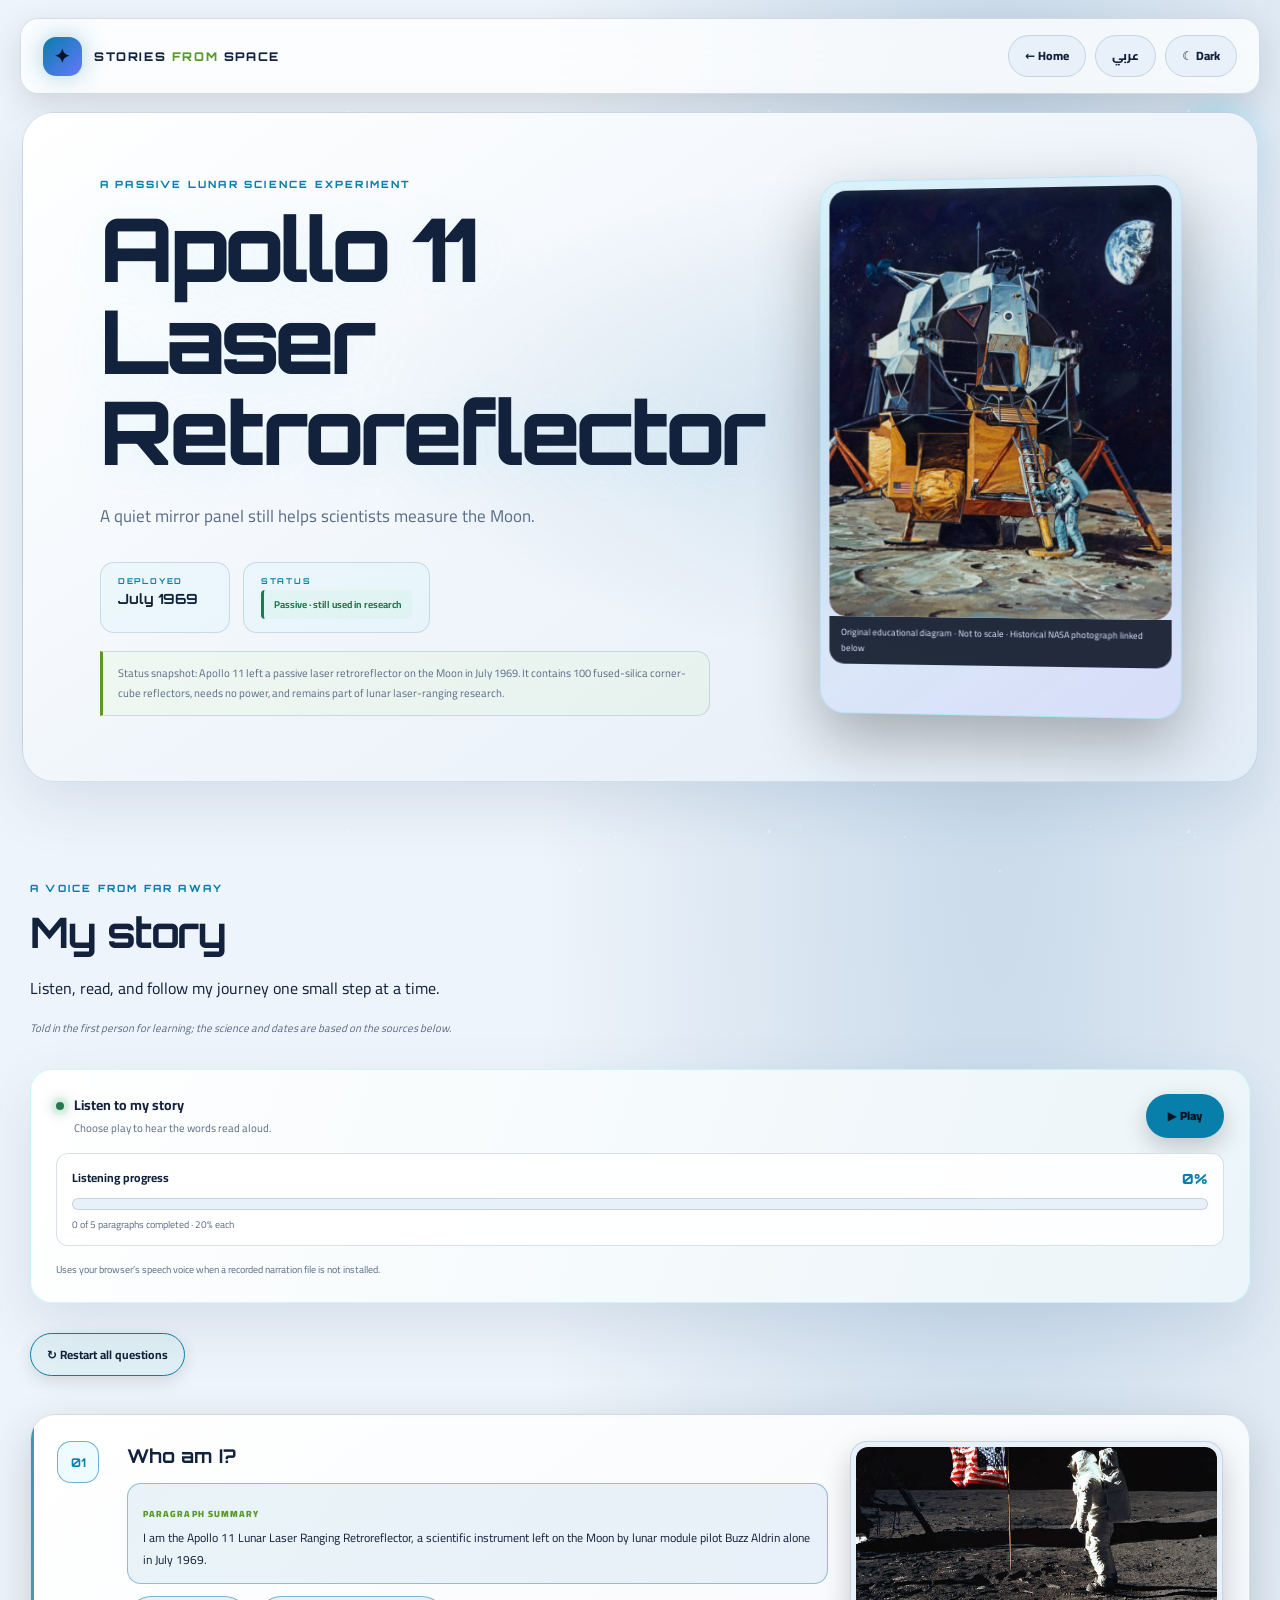
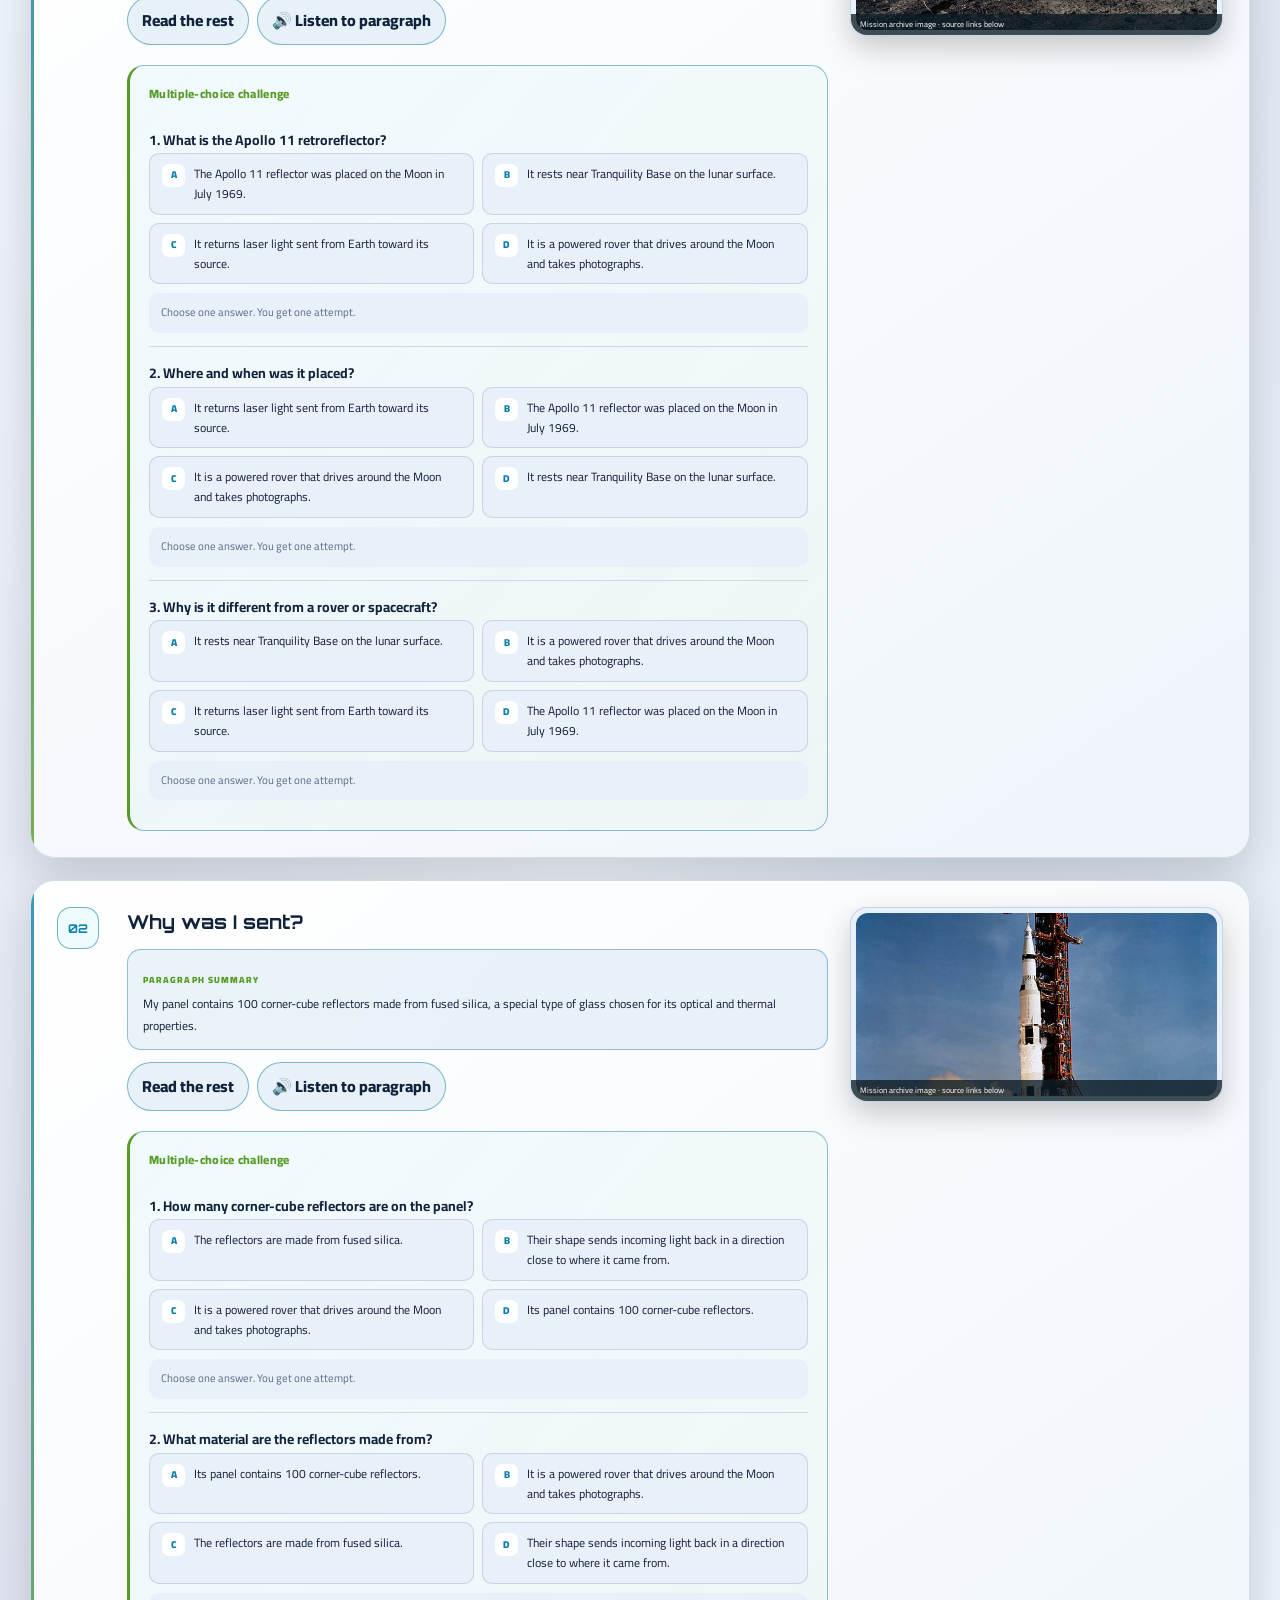
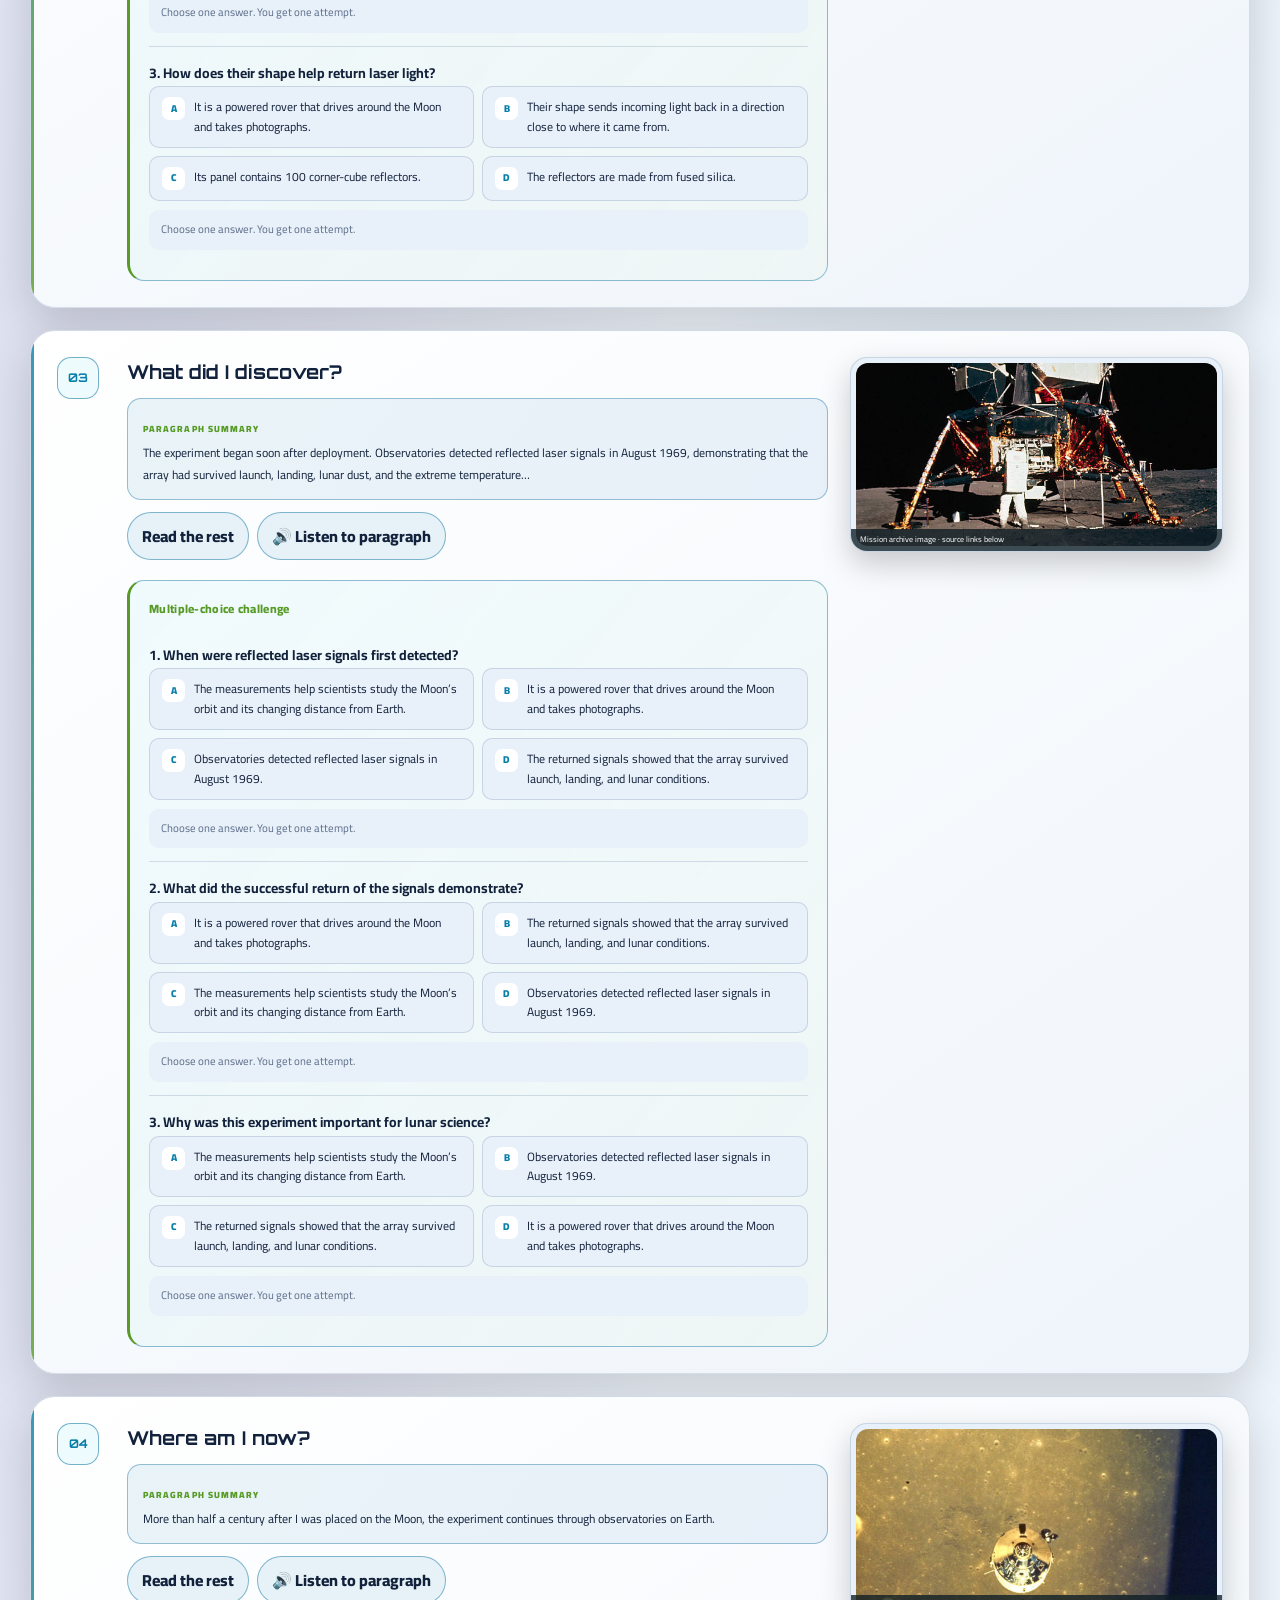
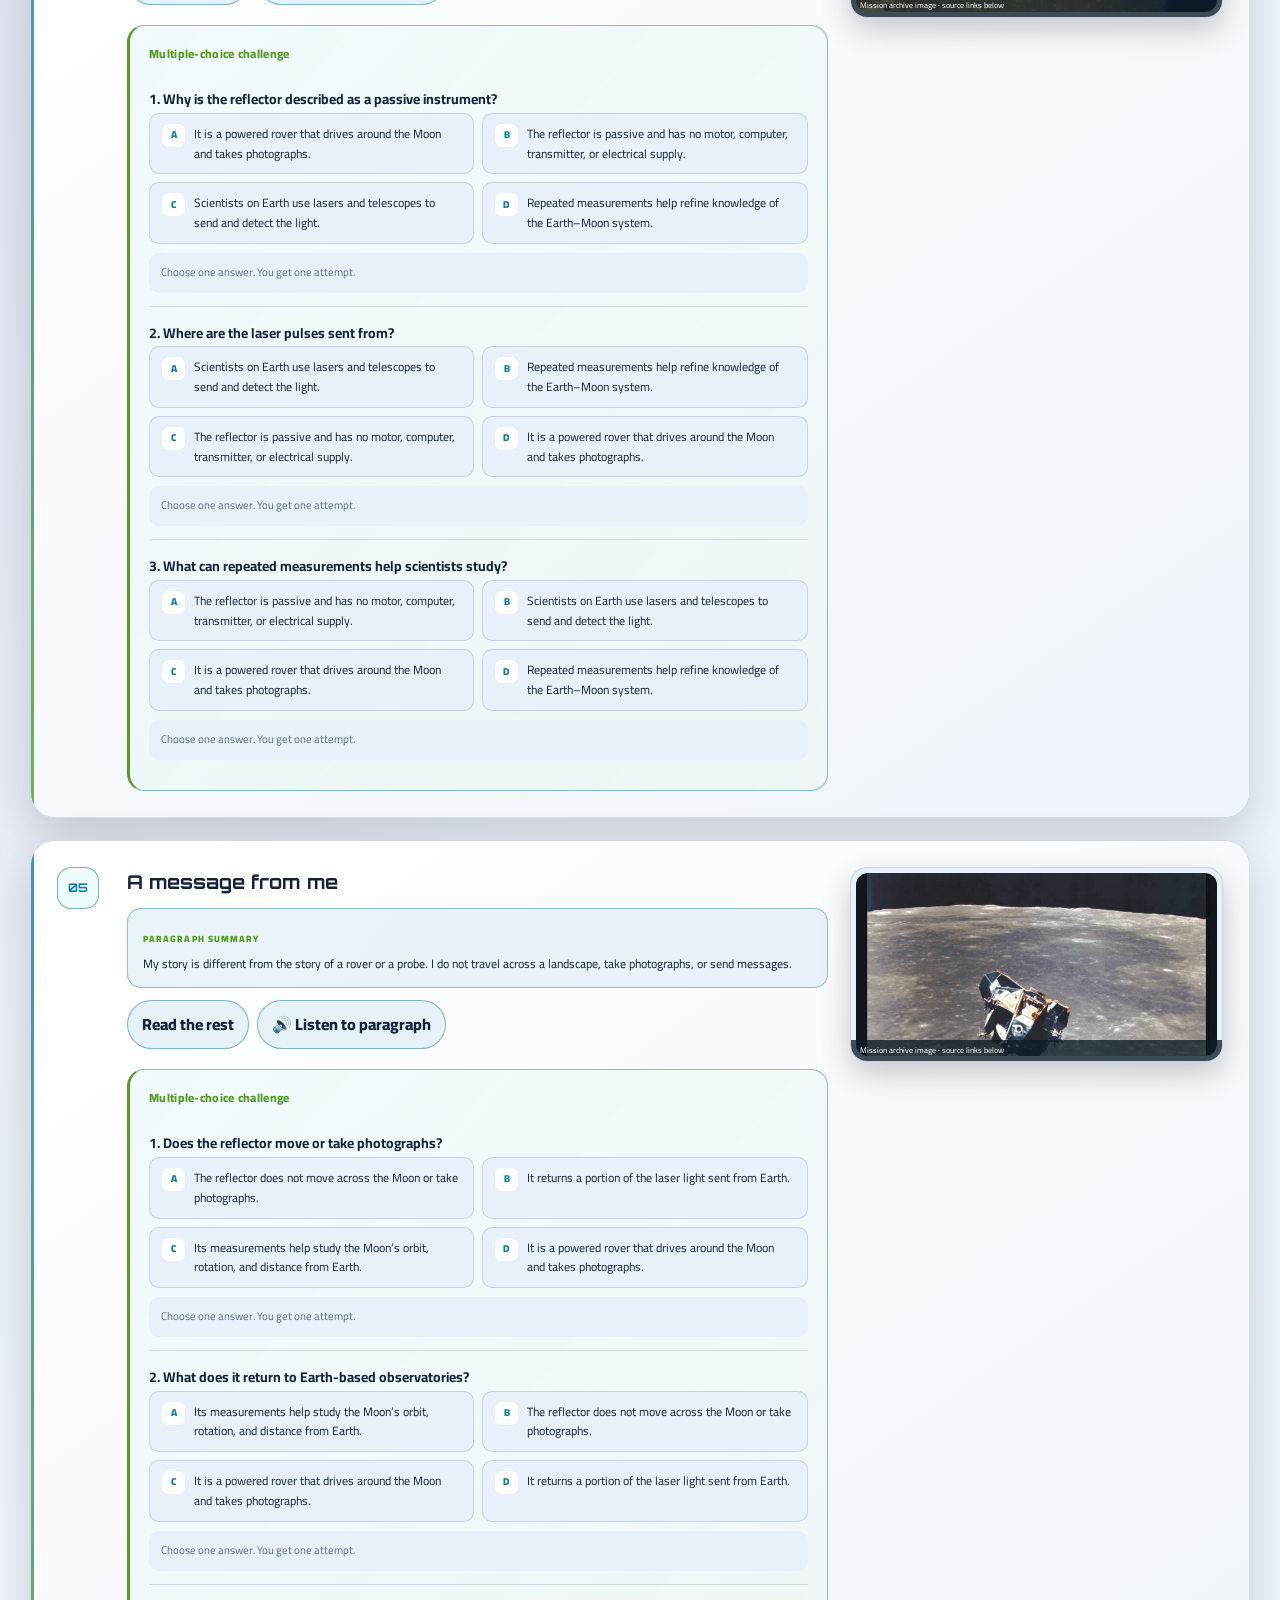
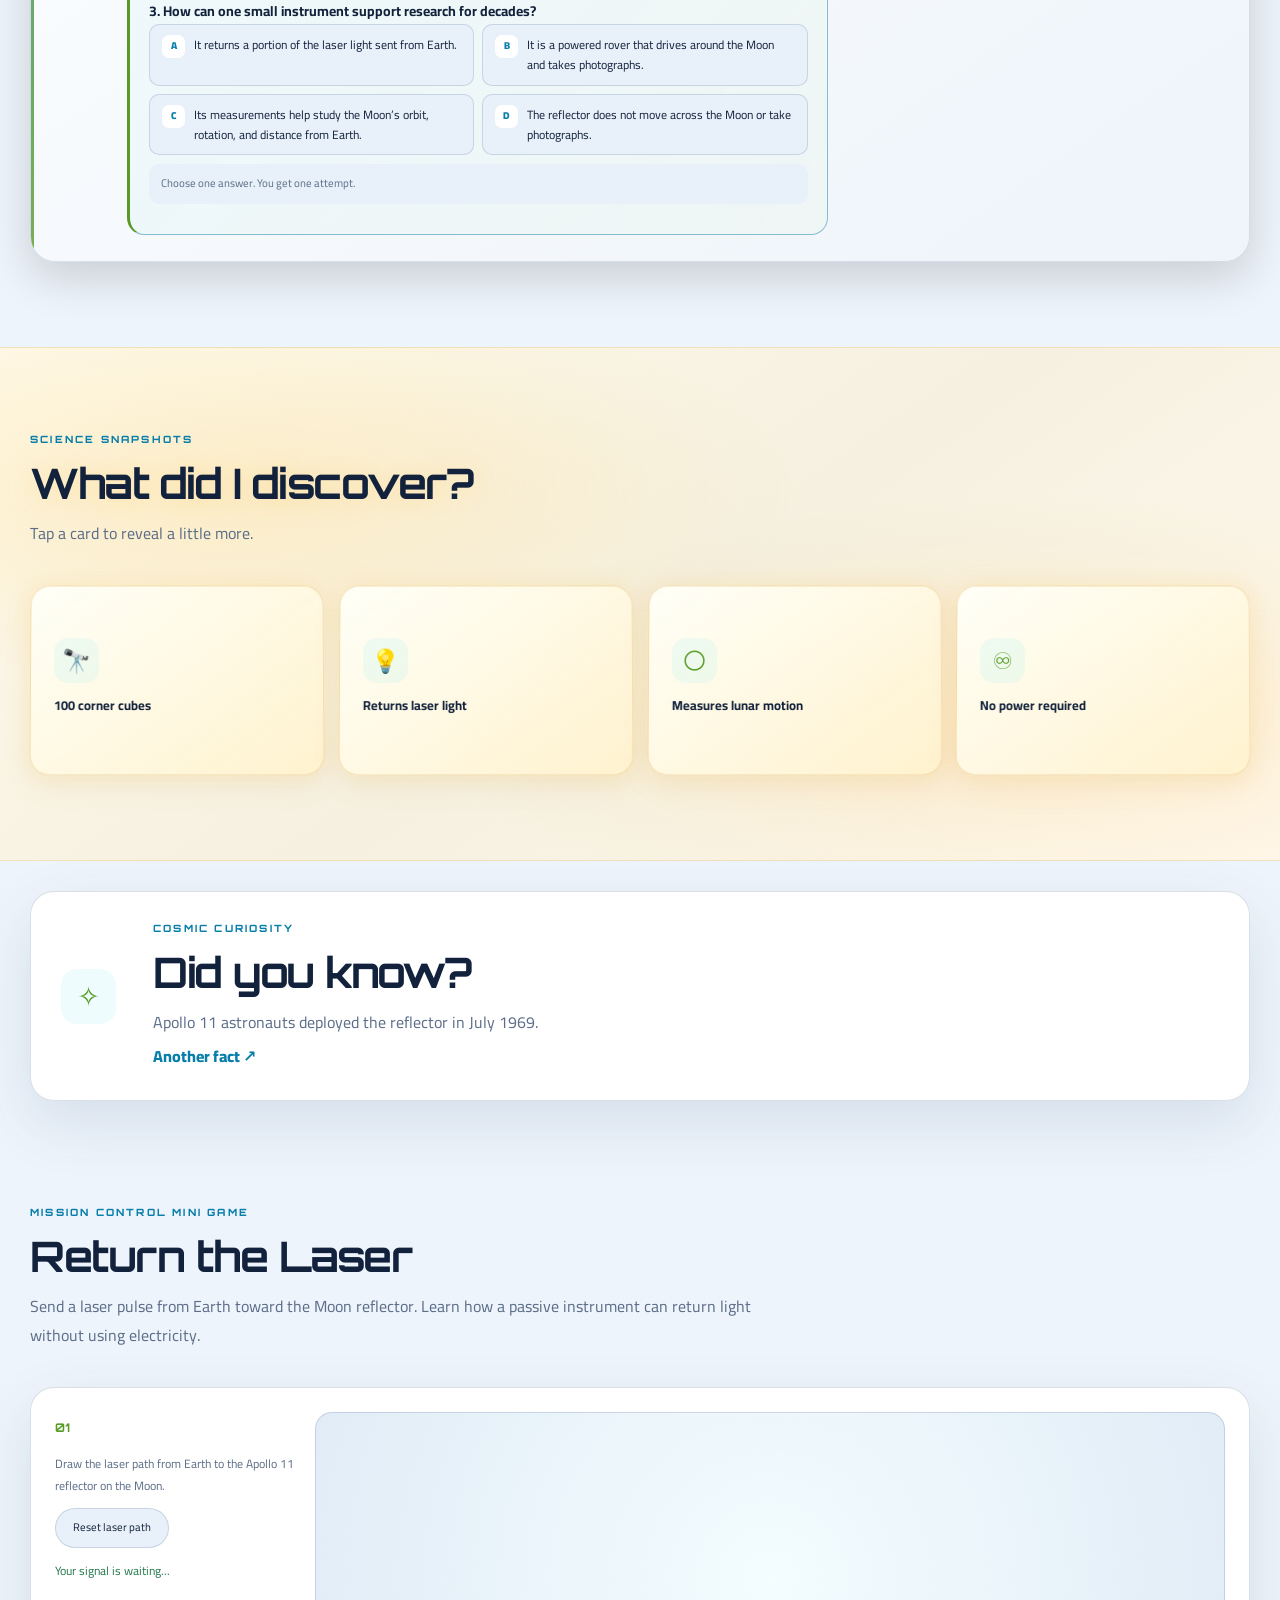
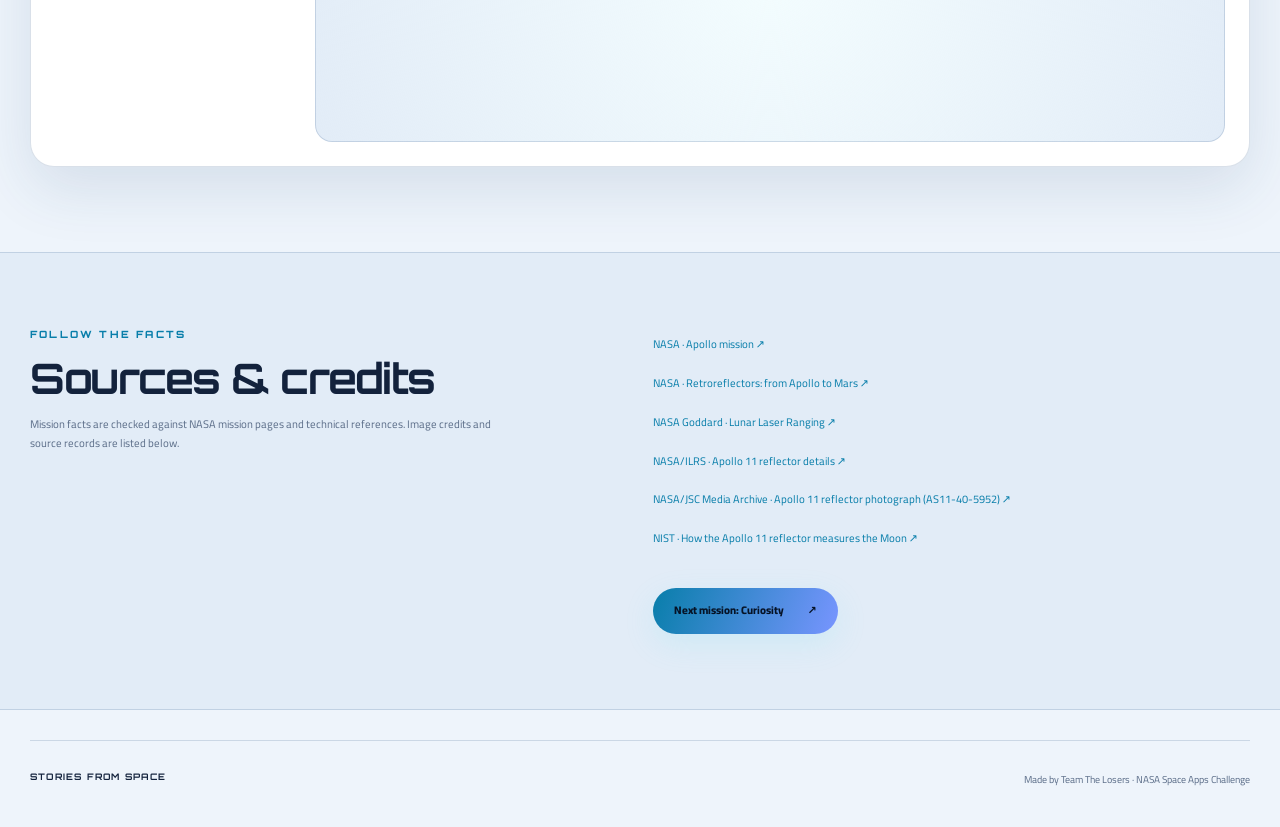
==== commit 9f2090e8: "apollo.html" ====
--- a/apollo.html
+++ b/apollo.html
@@ -12,38 +12,20 @@
   <div class="planet planet-moon"></div>
   <div id="space-runner" aria-hidden="true">🧑‍🚀</div>
 <script src="runner.js"></script>
-
-
-    </div>
-
-    <p id="guide-message"></p>
-
-    <div class="guide-actions">
-      <button id="guide-back">Back</button>
-      <span id="guide-counter">1 / 9</span>
-      <button id="guide-next">Next</button>
-    </div>
-
-  </section>
-
-</div>
-
-<script src="guide.js"></script>
-
 </div><div aria-hidden="true" class="stars"></div><div aria-hidden="true" class="shooting-star"></div><div aria-hidden="true" class="shooting-star shooting-star-two"></div>
 <header class="site-header"><a class="brand" href="index.html"><span class="brand-mark">✦</span><span>STORIES <i>FROM</i> SPACE</span></a><nav aria-label="Display settings" class="header-actions"><a class="back-link" data-i18n="backHome" href="index.html">← Home</a><button aria-label="Switch language" class="icon-button" id="languageToggle" type="button">عربي</button><button aria-label="Switch color theme" class="icon-button" id="themeToggle" type="button">☼ <span class="theme-label">Light</span></button></nav></header>
 <main>
 <section class="story-hero section-wrap"><div class="story-hero-copy"><p class="eyebrow" data-i18n="voyagerEyebrow">THE INTERSTELLAR MESSENGER</p><h1 data-i18n="apolloTitle">Apollo 11 Laser Retroreflector</h1><p class="hero-lead" data-i18n="voyagerTagline">One little spacecraft. A journey beyond the Sun’s bubble.</p><div class="hero-meta"><span><small data-i18n="launched">LAUNCHED</small><b>July 1969</b></span><span><small data-i18n="status">STATUS</small><b class="status-pill" data-i18n="extendedMission">Extended mission</b></span></div><p class="mission-status-note" data-i18n="missionStatusNote"></p></div>
-<figure class="voyager-art mission-photo"><img alt="Educational diagram showing the Apollo 11 lunar laser retroreflector returning a laser pulse toward Earth" data-i18n-alt="voyagerArtAlt" loading="eager" src="assets/images/apollo-reflector-diagram.svg"/><figcaption class="art-credit">Original educational diagram · Not to scale · Historical NASA photograph linked below</figcaption></figure>
+<figure class="voyager-art mission-photo"><img alt="Educational diagram showing the Apollo 11 lunar laser retroreflector returning a laser pulse toward Earth" data-i18n-alt="voyagerArtAlt" loading="eager" src="A1.jpg"/><figcaption class="art-credit">Original educational diagram · Not to scale · Historical NASA photograph linked below</figcaption></figure>
 </section>
 <section class="section-wrap story-section"><div class="section-heading"><p class="eyebrow" data-i18n="storyEyebrow">A VOICE FROM FAR AWAY</p><h2 data-i18n="myStory">My story</h2><p data-i18n="storyIntro">Listen, read, and follow my journey one small step at a time.</p><p class="story-disclaimer" data-i18n="storyDisclaimer">Told in the first person for learning; facts are based on the sources below.</p></div>
 <div class="narration-panel"><div class="narration-top"><div><span class="live-dot"></span><b data-i18n="narrationTitle">Listen to my story</b><small data-i18n="narrationHint">Choose play to hear the words read aloud.</small></div><button aria-label="Play narration" class="play-button" id="narrationToggle" type="button">▶ <span data-i18n="play">Play</span></button></div><div class="listening-progress" id="chapterListeningProgress"><div class="listening-progress-head"><b id="listeningProgressTitle">Listening progress</b><strong id="listeningProgressPercent">0%</strong></div><div class="listening-progress-track" role="progressbar" aria-label="Listening progress" aria-valuemin="0" aria-valuemax="100" aria-valuenow="0"><span id="listeningProgressFill"></span></div><small id="listeningProgressCount">0 of 5 paragraphs completed · 20% each</small></div><p class="audio-note" data-i18n="audioNote" id="audioNote">Uses your browser’s speech voice when a recorded narration file is not installed.</p></div>
 <div class="story-chapters" id="storyChapters">
-<article class="chapter reveal"><span class="chapter-number">01</span><div class="chapter-text"><h3 data-i18n="chapter1Title">Who am I?</h3><p class="karaoke" data-i18n="chapter1" data-story="0">I am the Apollo 11 Lunar Laser Ranging Retroreflector, a scientific instrument left on the Moon by lunar module pilot Buzz Aldrin alone in July 1969. I am not the lunar module, and I am not a spacecraft that can move. I am a panel of optical corner-cube reflectors mounted on a support that rests on the lunar surface near Tranquility Base. My job is simple to describe but powerful in science: send a short laser pulse from Earth toward the Moon, let my reflectors return part of that light toward its source, and measure the round-trip travel time. A tiny instrument can therefore help scientists study the Earth-Moon system with precision.</p></div><figure class="chapter-photo"><img alt="Apollo 11 lunar surface equipment" loading="lazy" src="assets/images/A2.jpg"/><figcaption>Mission archive image · source links below</figcaption></figure></article>
-<article class="chapter reveal"><span class="chapter-number">02</span><div class="chapter-text"><h3 data-i18n="chapter2Title">Why was I sent?</h3><p class="karaoke" data-i18n="chapter2" data-story="1">My panel contains 100 corner-cube reflectors made from fused silica, a special type of glass chosen for its optical and thermal properties. Each cube is shaped so that incoming light is reflected back in a direction close to where it came from, even when the panel is not perfectly aimed. I do not create light, amplify a signal, or need batteries. Observatories on Earth use powerful lasers and telescopes to send pulses and detect the few photons that return. Scientists record the time between sending and receiving a pulse. Because light travels at a known speed, that time can be converted into a distance. Repeating the measurement reveals small changes in the Moon's position and motion.</p></div><figure class="chapter-photo"><img alt="Apollo-era Saturn V launch vehicle" loading="lazy" src="assets/images/A3.jpg"/><figcaption>Mission archive image · source links below</figcaption></figure></article>
-<article class="chapter reveal"><span class="chapter-number">03</span><div class="chapter-text"><h3 data-i18n="chapter3Title">What did I discover?</h3><p class="karaoke" data-i18n="chapter3" data-story="2">The experiment began soon after deployment. Observatories detected reflected laser signals in August 1969, demonstrating that the array had survived launch, landing, lunar dust, and the extreme temperature changes on the surface. The measurements became part of a long-running scientific record. Researchers use lunar laser ranging to refine the Moon's orbit and rotation, investigate the changing Earth-Moon distance, and test ideas in gravitational physics. The Moon is slowly moving away from Earth, and laser-ranging observations help scientists measure that motion. The experiment also gives researchers a way to compare mathematical models of the Earth-Moon system with real observations collected over many decades.</p></div><figure class="chapter-photo"><img alt="Apollo lunar module" loading="lazy" src="assets/images/A4.jpg"/><figcaption>Mission archive image · source links below</figcaption></figure></article>
-<article class="chapter reveal"><span class="chapter-number">04</span><div class="chapter-text"><h3 data-i18n="chapter4Title">Where am I now?</h3><p class="karaoke" data-i18n="chapter4" data-story="3">More than half a century after I was placed on the Moon, the experiment continues through observatories on Earth. I am passive: there is no motor, computer, radio transmitter, or electrical supply inside me. The active equipment is on Earth, where scientists aim lasers, collect returning light, and carefully analyze the timing. Not every pulse returns, because the beam spreads over the enormous distance and only a tiny amount of light comes back. Even so, repeated measurements from several lunar reflectors create a valuable data set. NASA describes lunar laser ranging as a continuing source of fundamental scientific information. The measurements also help test whether physical theories match the real motion of the Earth-Moon system. My continued usefulness shows that an instrument does not need to move or make noise to remain scientifically important.</p></div><figure class="chapter-photo"><img alt="Apollo lunar surface exploration" loading="lazy" src="assets/images/A5.jpg"/><figcaption>Mission archive image · source links below</figcaption></figure></article>
-<article class="chapter reveal"><span class="chapter-number">05</span><div class="chapter-text"><h3 data-i18n="chapter5Title">A message from me</h3><p class="karaoke" data-i18n="chapter5" data-story="4">My story is different from the story of a rover or a probe. I do not travel across a landscape, take photographs, or send messages. Instead, I quietly return light to the place that sent it. The result is a measurement that helps people understand the motion of a world in space. The astronauts who left me could not have known every question future scientists would ask, but they placed an instrument that could serve research for generations. I remind students that exploration is not only about reaching a destination. It is also about leaving behind a clever experiment, collecting careful evidence, and using that evidence to ask better questions about the universe. By comparing readings over time, scientists can study the Moon's orbit, its rotation, and the changing relationship between Earth and its natural satellite.</p></div><figure class="chapter-photo"><img alt="Apollo lunar mission hardware" loading="lazy" src="assets/images/A6.jpg"/><figcaption>Mission archive image · source links below</figcaption></figure></article>
+<article class="chapter reveal"><span class="chapter-number">01</span><div class="chapter-text"><h3 data-i18n="chapter1Title">Who am I?</h3><p class="karaoke" data-i18n="chapter1" data-story="0">I am the Apollo 11 Lunar Laser Ranging Retroreflector, a scientific instrument left on the Moon by lunar module pilot Buzz Aldrin alone in July 1969. I am not the lunar module, and I am not a spacecraft that can move. I am a panel of optical corner-cube reflectors mounted on a support that rests on the lunar surface near Tranquility Base. My job is simple to describe but powerful in science: send a short laser pulse from Earth toward the Moon, let my reflectors return part of that light toward its source, and measure the round-trip travel time. A tiny instrument can therefore help scientists study the Earth-Moon system with precision.</p></div><figure class="chapter-photo"><img alt="Apollo 11 lunar surface equipment" loading="lazy" src="A2.jpg"/><figcaption>Mission archive image · source links below</figcaption></figure></article>
+<article class="chapter reveal"><span class="chapter-number">02</span><div class="chapter-text"><h3 data-i18n="chapter2Title">Why was I sent?</h3><p class="karaoke" data-i18n="chapter2" data-story="1">My panel contains 100 corner-cube reflectors made from fused silica, a special type of glass chosen for its optical and thermal properties. Each cube is shaped so that incoming light is reflected back in a direction close to where it came from, even when the panel is not perfectly aimed. I do not create light, amplify a signal, or need batteries. Observatories on Earth use powerful lasers and telescopes to send pulses and detect the few photons that return. Scientists record the time between sending and receiving a pulse. Because light travels at a known speed, that time can be converted into a distance. Repeating the measurement reveals small changes in the Moon's position and motion.</p></div><figure class="chapter-photo"><img alt="Apollo-era Saturn V launch vehicle" loading="lazy" src="A3.jpg"/><figcaption>Mission archive image · source links below</figcaption></figure></article>
+<article class="chapter reveal"><span class="chapter-number">03</span><div class="chapter-text"><h3 data-i18n="chapter3Title">What did I discover?</h3><p class="karaoke" data-i18n="chapter3" data-story="2">The experiment began soon after deployment. Observatories detected reflected laser signals in August 1969, demonstrating that the array had survived launch, landing, lunar dust, and the extreme temperature changes on the surface. The measurements became part of a long-running scientific record. Researchers use lunar laser ranging to refine the Moon's orbit and rotation, investigate the changing Earth-Moon distance, and test ideas in gravitational physics. The Moon is slowly moving away from Earth, and laser-ranging observations help scientists measure that motion. The experiment also gives researchers a way to compare mathematical models of the Earth-Moon system with real observations collected over many decades.</p></div><figure class="chapter-photo"><img alt="Apollo lunar module" loading="lazy" src="A4.jpg"/><figcaption>Mission archive image · source links below</figcaption></figure></article>
+<article class="chapter reveal"><span class="chapter-number">04</span><div class="chapter-text"><h3 data-i18n="chapter4Title">Where am I now?</h3><p class="karaoke" data-i18n="chapter4" data-story="3">More than half a century after I was placed on the Moon, the experiment continues through observatories on Earth. I am passive: there is no motor, computer, radio transmitter, or electrical supply inside me. The active equipment is on Earth, where scientists aim lasers, collect returning light, and carefully analyze the timing. Not every pulse returns, because the beam spreads over the enormous distance and only a tiny amount of light comes back. Even so, repeated measurements from several lunar reflectors create a valuable data set. NASA describes lunar laser ranging as a continuing source of fundamental scientific information. The measurements also help test whether physical theories match the real motion of the Earth-Moon system. My continued usefulness shows that an instrument does not need to move or make noise to remain scientifically important.</p></div><figure class="chapter-photo"><img alt="Apollo lunar surface exploration" loading="lazy" src="A5.jpg"/><figcaption>Mission archive image · source links below</figcaption></figure></article>
+<article class="chapter reveal"><span class="chapter-number">05</span><div class="chapter-text"><h3 data-i18n="chapter5Title">A message from me</h3><p class="karaoke" data-i18n="chapter5" data-story="4">My story is different from the story of a rover or a probe. I do not travel across a landscape, take photographs, or send messages. Instead, I quietly return light to the place that sent it. The result is a measurement that helps people understand the motion of a world in space. The astronauts who left me could not have known every question future scientists would ask, but they placed an instrument that could serve research for generations. I remind students that exploration is not only about reaching a destination. It is also about leaving behind a clever experiment, collecting careful evidence, and using that evidence to ask better questions about the universe. By comparing readings over time, scientists can study the Moon's orbit, its rotation, and the changing relationship between Earth and its natural satellite.</p></div><figure class="chapter-photo"><img alt="Apollo lunar mission hardware" loading="lazy" src="A6.jpg"/><figcaption>Mission archive image · source links below</figcaption></figure></article>
 </div>
 </section>
 <section class="discover-section"><div class="section-wrap"><div class="section-heading"><p class="eyebrow" data-i18n="discoverEyebrow">SCIENCE SNAPSHOTS</p><h2 data-i18n="discoverTitle">What did I discover?</h2><p data-i18n="discoverLead">Tap a card to reveal a little more.</p></div><div class="discovery-grid" id="discoveryGrid"></div></div></section>
